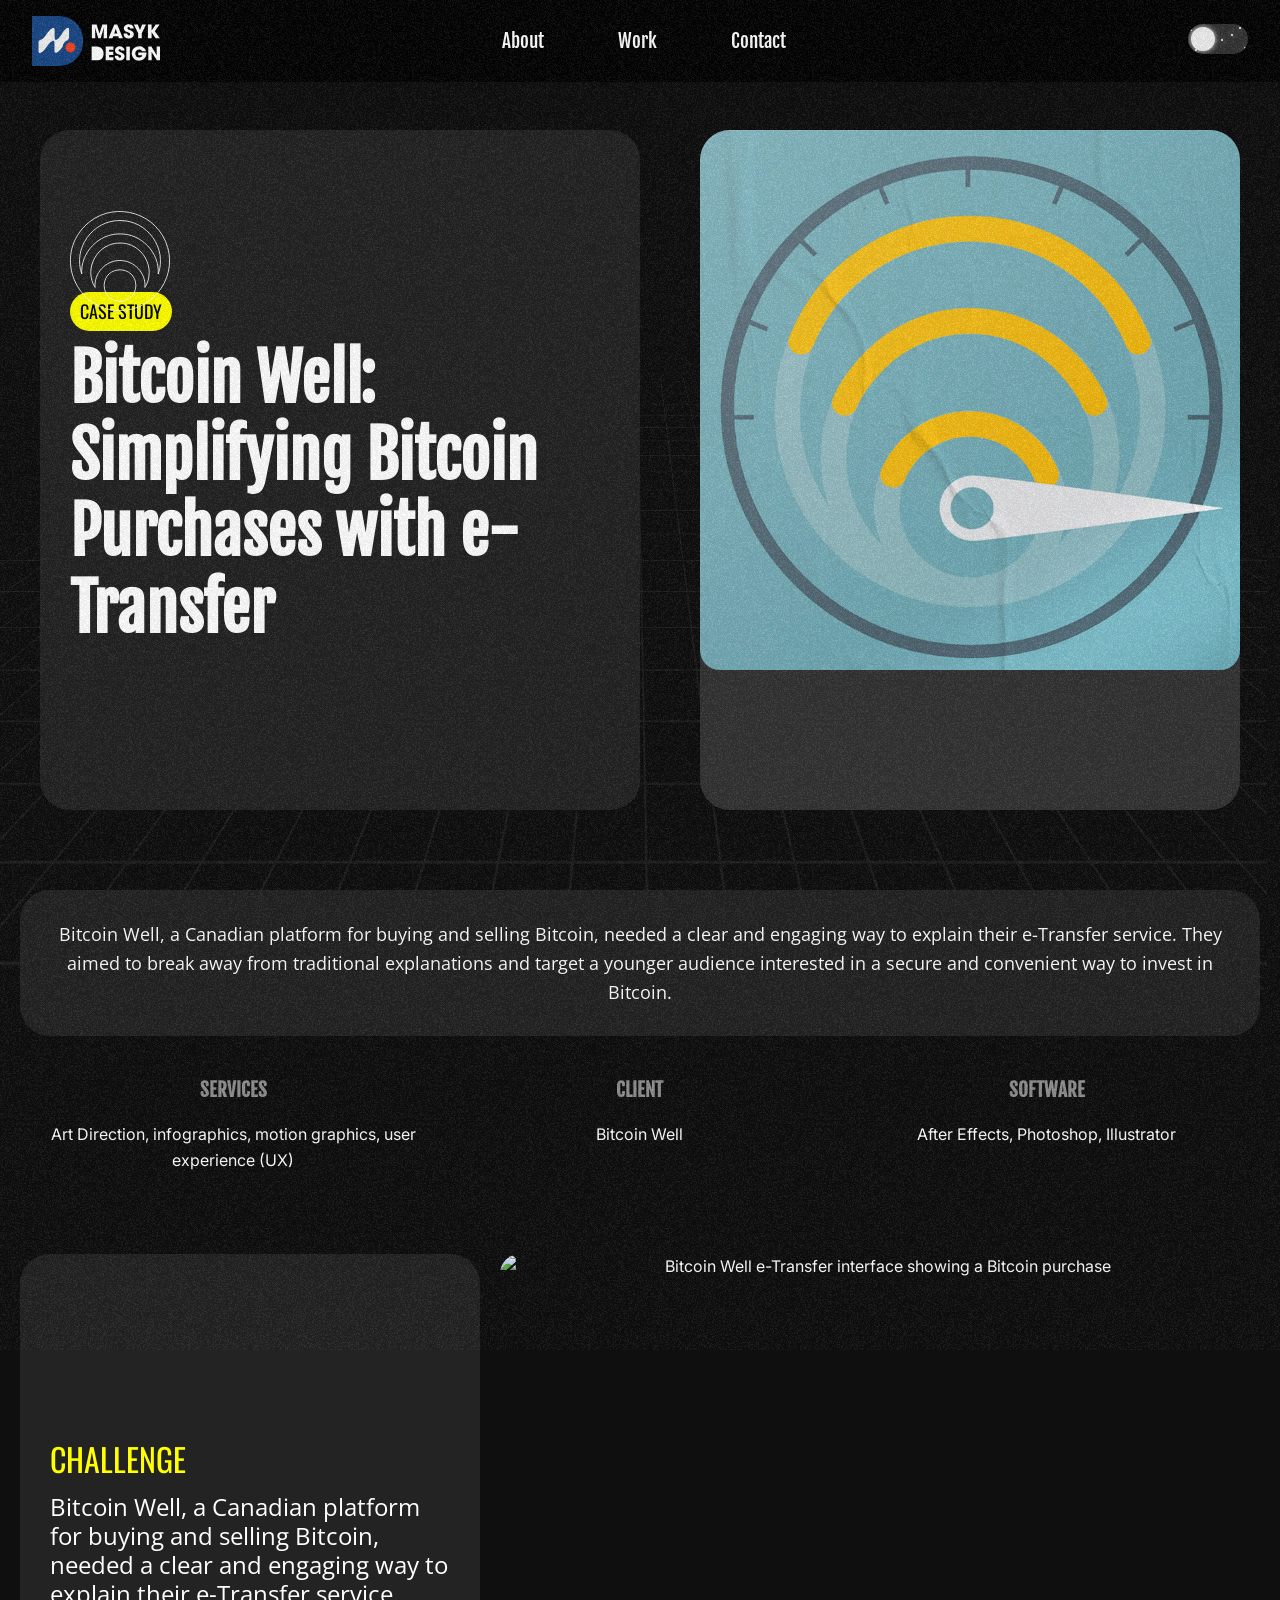
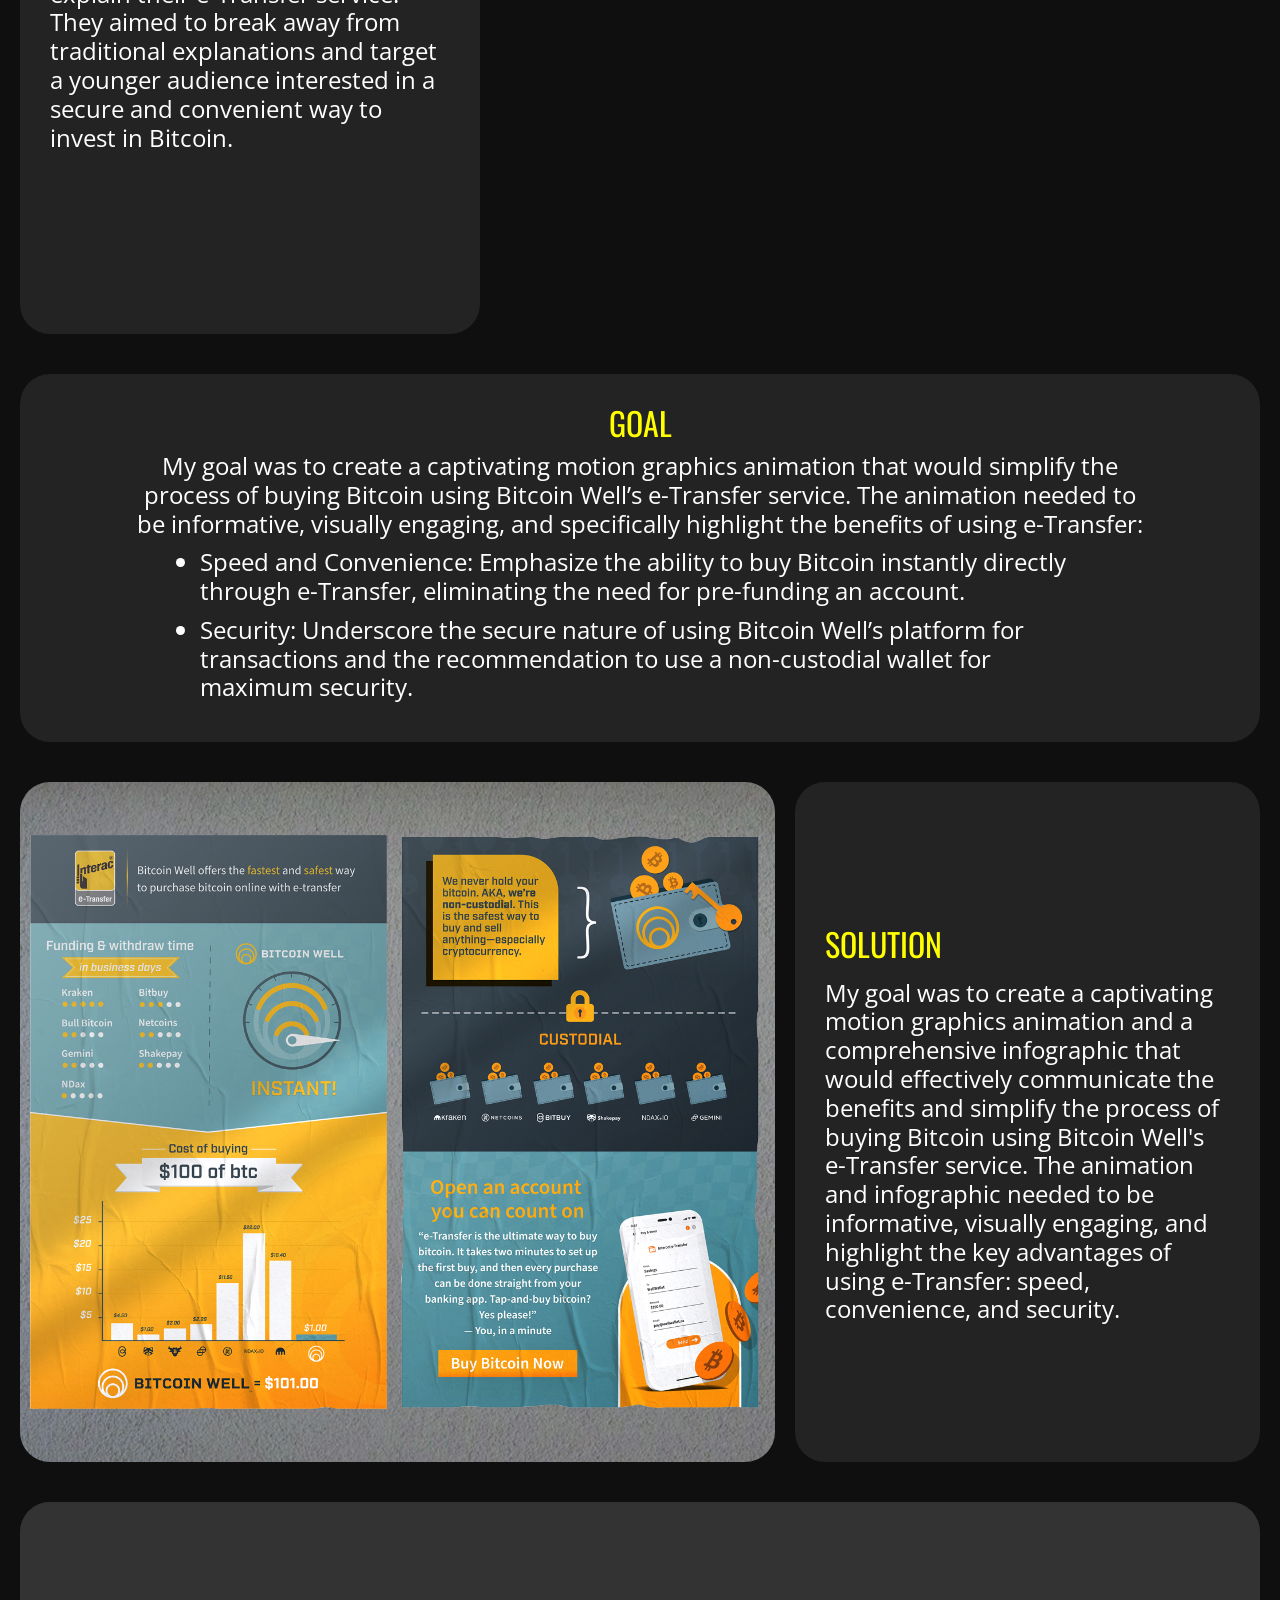
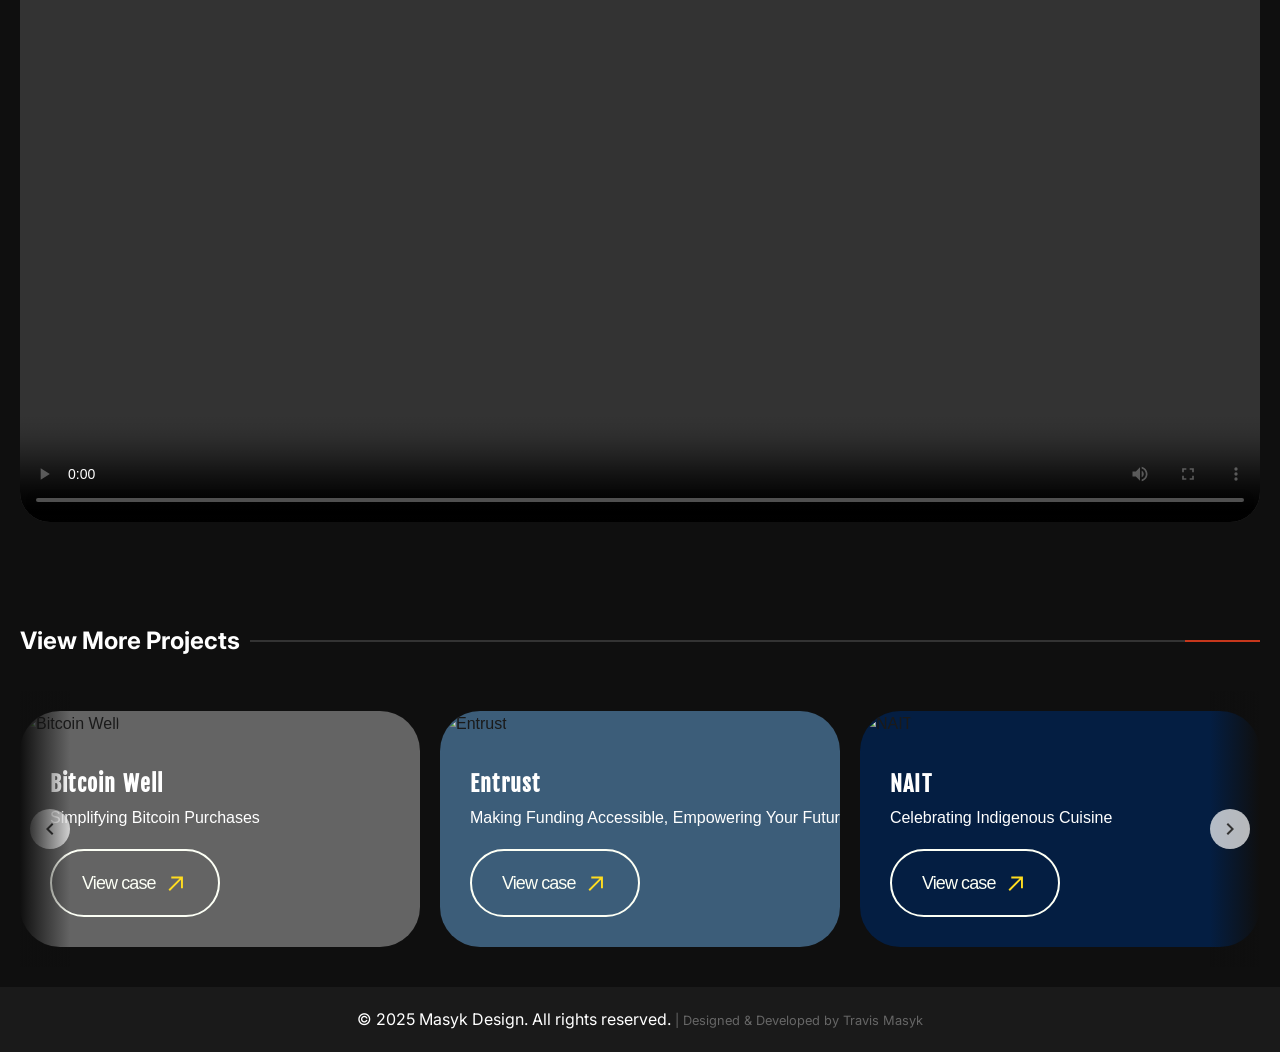
==== BTCW.html @ 2fb42a5a "Initial commit of website files" ====
<!DOCTYPE html>
<html lang="en">
<head>
    <meta charset="UTF-8">
    <meta name="viewport" content="width=device-width, initial-scale=1.0">
    <title>Bitcoin Well - Project Detail</title>
    <meta name="description" content="Detailed case study for the Bitcoin Well e-Transfer project.">
    <link rel="stylesheet" href="style.css">
    <link rel="stylesheet" href="https://fonts.googleapis.com/css2?family=Fjalla+One&family=Inter:wght@400;700&family=Oswald:wght@400;700&display=swap">
    <link rel="stylesheet" href="https://cdnjs.cloudflare.com/ajax/libs/font-awesome/6.0.0/css/all.min.css">
    <link rel="icon" type="image/png" href="images/svg/Favicon/favicon.png" sizes="96x96" />
    <link rel="icon" type="image/svg+xml" href="images/svg/Favicon/favicon.svg" />
    <link rel="shortcut icon" href="images/svg/Favicon/favicon.ico" />
    <link rel="apple-touch-icon" sizes="180x180" href="/apple-touch-icon.png" />
    <link rel="manifest" href="/site.webmanifest" />
    <link rel="preconnect" href="https://fonts.googleapis.com">
    <link rel="preconnect" href="https://fonts.gstatic.com" crossorigin>
    <link href="https://fonts.googleapis.com/css2?family=Open+Sans:wght@400;700&display=swap" rel="stylesheet">
    <script src="projects.js" defer></script>
    <script src="script.js" defer></script>
</head>
<body>
    <div id="custom-cursor"></div>

    <header>
        <a href="./index.html" class="logo">
            <img src="Images/SVG/SVG/Masyk_Logo.svg" alt="Masyk Design" class="logo-svg" aria-label="Your Name Logo - Home">
        </a>
        <nav>
            <ul class="nav-items">
                                            <li><a href="index.html#about">About</a></li>
                <li><a href="index.html#portfolio">Work</a></li>
                <li><a href="index.html#contact">Contact</a></li>
            </ul>
        </nav>
        <div class="theme-toggle-container">
            <label class="theme-switch" for="checkbox">
                <input type="checkbox" id="checkbox" />
                <div class="slider round">
                    <div class="stars-container">
                        <div class="star"></div>
                        <div class="star star-2"></div>
                        <div class="star star-3"></div>
                        <div class="star star-4"></div>
                        <div class="star star-5"></div>
                        <div class="star star-6"></div>
                        <div class="star star-7"></div>
                        <div class="star star-8"></div>
                    </div>
                    <div class="toggle-icon sun"></div>
                    <div class="toggle-icon moon"></div>
                    <div class="cloud"></div>
                </div>
            </label>
        </div>
        <div class="menu-toggle">
            <div class="hamburger-container">
                <span class="bar burger-top"></span>
                <span class="bar burger-middle"></span>
                <span class="bar burger-bottom"></span>
            </div>
        </div>
      
    </header>

    <main>
        <section id="project-detail">

            <section class="project-hero-section">
                <div class="project-hero-left">
                    <svg id="Layer_1" data-name="Layer 1" xmlns="http://www.w3.org/2000/svg" viewBox="0 0 594.62 593.86">
                     
                        <path class="cls-1" d="M568.54,182.04C489.45-9.14,233.89-59.26,88.75,88.4c-184.63,185.23-53.21,502.53,208.33,502.95,208.8,1.78,354.14-217.76,271.46-409.31Z" />
                        <path class="cls-1" d="M202.99,442.74c3.27-124.37,185.39-124.35,188.64,0-3.27,124.37-185.39,124.35-188.64,0Z" />
                        <path class="cls-1" d="M445.5,453.9c8.16-83.66-64.12-161.68-148.2-159.76-84.06-1.92-156.36,76.1-148.19,159.76-70.86-112.77,14.64-265.75,148.2-263.84,133.54-1.92,219.07,151.11,148.19,263.84Z" />
                        <path class="cls-1" d="M524.84,374.35c8.1-127.01-100.27-240.68-227.54-238.58-127.24-2.11-235.65,111.58-227.53,238.58C15.96,220.59,134.24,54.88,297.31,56.39c163.05-1.53,281.37,164.26,227.53,317.96Z" />
                      </svg>
                    <span class="project-hero-label-box">Case Study</span>
                    <h1>Bitcoin Well: Simplifying Bitcoin Purchases with e-Transfer</h1>
                </div>
                <div class="project-hero-right">
                    <img src="Images/BitcoinWell/BTCW_Header.png" alt="Bitcoin Well e-Transfer interface showing a Bitcoin purchase" loading="lazy">
                </div>
            </section>
            

            <section class="project-intro">
                <p>
                 Bitcoin Well, a Canadian platform for buying and selling Bitcoin, needed a clear and engaging way to explain their e-Transfer service. They aimed to break away from traditional explanations and target a younger audience interested in a secure and convenient way to invest in Bitcoin.</p>
            </section>

            <section class="project-details-grid">
                <div>
                    <h3 class="detail-title">Services</h3>
                    <p>Art Direction, infographics, motion graphics, user experience (UX)</p>
                </div>
                <div>
                    <h3 class="detail-title">Client</h3>
                    <p>Bitcoin Well</p>
                </div>
            
                <div>
                    <h3 class="detail-title">Software</h3>
                    <p>After Effects, Photoshop, Illustrator</p>
                </div>
            </section>


            <section class="challenge-project">
                <div class="challenge-project-left">
                    <span class="challenge-project-label-box">Challenge</span>
                    <p>Bitcoin Well, a Canadian platform for buying and selling Bitcoin, needed a clear and engaging way to explain their e-Transfer service. They aimed to break away from traditional explanations and target a younger audience interested in a secure and convenient way to invest in Bitcoin.</p>
                </div>
                <div class="challenge-project-right">
                    <img src="https://i0.wp.com/www.masykdesign.com/wp-content/uploads/2023/10/btcwlandscape.gif?fit=600%2C1067&ssl=1" alt="Bitcoin Well e-Transfer interface showing a Bitcoin purchase" loading="lazy">
                </div>
            </section>

            <section class="project-goal">
                <span class="project-goal-title">GOAL</span>
                <p>
                  My goal was to create a captivating motion graphics animation that would simplify the process of buying Bitcoin using Bitcoin Well’s e-Transfer service. The animation needed to be informative, visually engaging, and specifically highlight the benefits of using e-Transfer:
                </p>
                <ul> <li> Speed and Convenience: Emphasize the ability to buy Bitcoin instantly directly through e-Transfer, eliminating the need for pre-funding an account. </li>
                  <li> Security: Underscore the secure nature of using Bitcoin Well’s platform for transactions and the recommendation to use a non-custodial wallet for maximum security. </li>
                </ul>
              </section>
            
     
            <section class="solution-project">
                <div class="solution-project-left">
                    <img src="Images/BitcoinWell/poster_01-1.png" alt="BTCW infographic">
                    <div class="overlay"></div> <img src="Images/BitcoinWell/poster_02.png" alt="BTCW infographic">
                    <div class="overlay"></div>
                </div>
                <div class="solution-project-right">
                    <span class="solution-project-title">Solution</span>
                    <p>My goal was to create a captivating motion graphics animation and a comprehensive infographic that would effectively communicate the benefits and simplify the process of buying Bitcoin using Bitcoin Well's e-Transfer service. 
                        The animation and infographic needed to be informative, visually engaging, and highlight the key advantages of using e-Transfer: speed, convenience, and security.</p>
                </div>
            </section>

            <section class="project-video"> <span class="project-video-title"></span>
                <video width="100%" controls>
                  <source src="Images/BitcoinWell/e-transfer_how_to_concept_v2.mp4" type="video/mp4">
                  Your browser does not support the video tag.
                </video>
              </section>
            
        

              <div class="about-title-container">
                <h2>View More Projects</h2>
                <div class="horizontal-line"></div>
            </div>
            
    
        
    
    
            <section id="portfolio-carousel">
                <div class="carousel-nav carousel-nav-left">
                    <svg xmlns="http://www.w3.org/2000/svg" viewBox="0 0 24 24"><path d="M15.41 7.41L10.83 12l4.58 4.59L14 18l-6-6 6-6 1.41 1.41z"/></svg>
                </div>
                <div class="portfolio-carousel-container" id="portfolio-carousel-container"></div>
                <div class="carousel-nav carousel-nav-right">
                    <svg xmlns="http://www.w3.org/2000/svg" viewBox="0 0 24 24"><path d="M8.59 16.59L13.17 12 8.59 7.41 10 6l6 6-6 6-1.41-1.41z"/></svg>
                </div>
            </section>
    
           
            
       
            
        </section>


        <div class="bg-grid-line2"> 
            <div class="bg-line2"></div> 
        </div> 

    </main>

    <footer>
       
        <p>&copy; 2025 Masyk Design. All rights reserved. <span style="color: #666; font-size: 0.8em;">| Designed &amp; Developed by <a href="./index.html" style="color: inherit; text-decoration: none;">Travis Masyk</a></span></p>
</footer>
</body>
</html>
---- style.css ----
body {
  font-family: 'Open Sans', sans-serif; 
    margin: 0;
    padding: 0;
    background-color: #0f0f0f;
    color: #fff;
    display: flex;
    flex-direction: column;
    min-height: 100vh;
    align-items: stretch; /* Make children stretch to full width */
}

#custom-cursor {
    position: fixed;
    top: 0;
    left: 0;
    width: 48px;
    height: 48px;
    border: 2px solid #EF4523; /* Use the hex color here */
    border-radius: 50%;
    background-color: transparent;
    pointer-events: none;
    z-index: 9999;
    transition: transform 0.1s ease;
    mix-blend-mode: difference;
    position: fixed;
    opacity: 0; /* Hide initially */
    transition: opacity 0.2s ease-in-out;
}

/*  Class for the solid state */
#custom-cursor.solid {
    background-color: #EF4523; /*  Solid red */
    mix-blend-mode: difference; /* Remove mix blend mode */
    border: none;
    z-index: 9999;
    transition: transform 0.1s ease;
    cursor: pointer;



}




/*  Apply to common clickable elements */
a, button, input[type="submit"], input[type="button"], input[type="radio"], input[type="checkbox"], label, select, summary, [role="button"], [tabindex] {
  cursor: none; /*Important: Hide default cursor on these elements*/
}

/* --- Header and Navigation --- */
.bg-grid-line {
    width: 99%;
    height: 900px;
    overflow: hidden;
    position: absolute; 
    bottom: -90px;
    z-index: -1; /* Place the grid behind the content */
 
  overflow: hidden;
  perspective: 450px;
  position: absolute;
}

.bg-line {
    width: 100%;
    height: 100%;
    perspective: 450px; 
    transform: rotateX(50deg);
    opacity:.07;
    overflow: hidden;
}.bg-line::before {
    content: '';
    position: absolute;
    width: 100%;
    height: 200%;
    background-image: linear-gradient(to right,#fff 1px,transparent 0),linear-gradient(to bottom,#fff 1px,transparent 0);
    background-size: 40px 40px;
    background-repeat: repeat;
    animation: playline1 35s linear infinite;
}

@keyframes playline1 {
    0% { transform: translateY(0); }
    100% { transform: translateY(-50%); }
}


/* --- Header and Navigation --- */
/* --- Basic Reset (You can use Modern Normalize or your preferred reset) --- */
*, *::before, *::after {
    box-sizing: border-box;
    margin: 0;
    padding: 0;
}

body {
    font-family: 'Inter', sans-serif; /* Or your chosen font */
    line-height: 1.6;
    background-color: #0f0f0f; /* Your background color */
    color: #fff; /* Your text color */
    
}

/* --- Header Styles --- */
/* --- Header Styles (adjustments for SVG logo) --- */
header {
    position: fixed;
    top: 0;
    left: 0;
    width: 100%;
    background-color: rgba(0, 0, 0, 0.7); /* Semi-transparent background */
    backdrop-filter: blur(10px); /* Add blur effect */    padding: 1rem 2rem;
    display: flex;
    justify-content: space-between;
    align-items: center;
    z-index: 100;
    transition: background-color 0.3s ease;
    
}

header.scrolled {
    background-color: rgba(0, 0, 0, 0.9);
}
.logo {
    display: flex; /* Use flexbox for vertical centering */
    align-items: center;
    text-decoration: none; /* Remove underline */
}

.logo-svg {
    width: clamp(8rem, 6vw, 4rem); /* Control size responsively */
    height: auto;  /* Maintain aspect ratio */
}

/* Optional: Hover effect (limited with <img> tag) */
.logo:hover .logo-svg {
    transform: scale(1.05); /* Slight scale on hover */
    transition: transform 0.3s ease;
}

/* (Rest of your header/nav CSS) */



nav {
    display: flex;
    align-items: center;
    /* padding: 1rem 2rem; */ /* Remove padding from nav if you added it here */
    width: 100%; /* Ensure nav takes full width */
    justify-content: space-between; /* Distribute space evenly */
}

nav ul {
    list-style: none;
    padding: 0;
    margin: 0;
    display: flex;
    justify-content: center; /* Center the ul content */
    align-items: center;
    width: 100%; /* Ensure ul takes full width */
    margin-left: -30px;

}

nav ul li {
    margin: 0 1.5rem; /* Use margin on li for spacing */
}

nav a {
    color: var(--nav-link-color);
    text-decoration: none;
    font-family: 'Fjalla One', sans-serif;
    padding: 0.5rem 0.8rem;
    display: inline-block;
    position: relative;
    transition: color 0.3s ease;
    font-size: clamp(0.8rem, 1.5vw, 1.5rem);
}

nav a::before {
    content: '';
    position: absolute;
    bottom: 0;
    left: 0;
    width: 0;
    height: 2px;
    background-color: var(--nav-link-hover-color);
    transition: width 0.3s ease;
}

nav a:hover::before,
nav a.active::before {
    width: 100%;
}

nav a.active {
    color: var(--nav-link-active-color);
    font-weight: bold;
}

/* --- Mobile Menu (Hamburger) --- */
.menu-toggle {
    display: none;
    cursor: pointer;
    z-index: 101;
    position: relative;
    width: 36px; /* Increased size */
    height: 28px; /* Increased size */
}

.hamburger-container {
    position: absolute;
    top: 50%; /* Center vertically */
    left: 50%;
    transform: translate(-50%, -50%); /* Center perfectly */
    width: 24px; /* Adjust container size */
    height: 20px; /* Adjust container size */
    overflow: hidden;
}

.menu-toggle span {
    display: block;
    width: 100%;
    height: 3px; /* Adjust thickness */
    background-color: white;
    transition: transform 0.3s ease, opacity 0.3s ease;
    position: absolute;
    left: 0;
    border-radius: 4px; /* More rounded */
}



nav.open a { /* Assuming you add an 'open' class to your nav when the menu is active */
    font-size: 1.5rem; /* Adjust this value as needed */
    /* Add other styles as desired, like color, padding, etc. */
  }
  
  /* If you have a different way of showing the menu, adjust the selector accordingly */

/* Position the bars */
.burger-top {
    top: 0;
}

.burger-middle {
    top: 50%;
    transform: translateY(-50%); /* Center the middle bar */
}

.burger-bottom {
    bottom: 0;
}

/* Hamburger to X */
.menu-toggle.open .hamburger-container .burger-top {
    transform: translateY(8px) rotate(45deg); /* Adjust Y translation */
}

.menu-toggle.open .hamburger-container .burger-bottom {
    transform: translateY(-8px) rotate(-45deg); /* Adjust Y translation */
}

.menu-toggle.open .hamburger-container .burger-middle {
    opacity: 0; /* Hide the middle bar */
}

/* --- Mobile Styles (Media Query) --- */
@media (max-width: 768px) {
    header {
        padding: 1rem;
    }

    .menu-toggle {
        display: block;
    }

    nav {
        position: absolute;
        top: 100%;
        left: 0;
        width: 100%;
        background-color: rgba(0, 0, 0, 0.95);
        display: none;
    }

    nav.open {
        display: block;
    }

    nav ul {
        flex-direction: column;
        align-items: center;
        padding: 1rem 0;
    }

    nav ul li {
        margin: 0.6rem 0;
    }

    nav a {
        padding: 0.7rem 1rem;
        display: block;
        width: 100%;
        text-align: center;
    }

    nav a::before {
        display: none;
    }
}




/* --- Main Content ---*/
/* Add some basic styles to make sections visible */

/* --- Main and Footer --- */
main {
    flex-grow: 1; /* Fill available space */
    /* Add other styles for your main content here */
    padding-top: 70px; /* Adjust the value as needed */
}

footer {
    text-align: center;
    padding: 20px;
    background-color: #1a1a1a; /* Slightly lighter background */
    /* Add other styles for your footer here */
}

/* --- Main Content Area --- */
main {
    padding-top: 5px; /* Adjust based on header height */
    flex-grow: 1;
    padding-top: 70px; /* Adjust this value to match your header's height + a little extra */
    flex-grow: 1;
}


/* --- Hero Section --- */

#hero {
    position: relative;  /* Needed for absolute positioning of image and text */
    width: 100%;
    height: 100v;       /* Full viewport height */
    display: flex;
    flex-direction: column;
    justify-content: center; /* Center content vertically */
    align-items: center;     /* Center content horizontally */
    overflow: visible;    /* Hide overflowing content (for the image) */
    background-color: var(--hero-bg-color);	 
    padding: 20px;
	 box-sizing: border-box;
     padding-top: 120px;     
}
/* Overlay for noise - CHANGED */
#hero::before {
    pointer-events: none; /* Add this line */
    content: '';
    position: fixed;
    top: -50%;
    left: -50%;
    right: -50%;
    bottom: -50%;
    width: 200%;
    height: 200vh;
    background: transparent url('Images/Textures/noise-transparent.png') repeat 0 0;
    background-repeat: repeat;
    animation: bg-animation .2s infinite;
    opacity: 1;
    visibility: visible;
    z-index: 999;
}
/*  Animation Keyframes - MUCH simpler movement */
@keyframes bg-animation {
    0% { transform: translate(0,0) }
    10% { transform: translate(-5%,-5%) }
    20% { transform: translate(-10%,5%) }
    30% { transform: translate(5%,-10%) }
    40% { transform: translate(-5%,15%) }
    50% { transform: translate(-10%,5%) }
    60% { transform: translate(15%,0) }
    70% { transform: translate(0,10%) }
    80% { transform: translate(-15%,0) }
    90% { transform: translate(10%,5%) }
    100% { transform: translate(5%,0) }
}


.hero-text {
    text-align: center;
    z-index: 2; /*  Above the image */
    position: relative; /*  Needed for z-index to work */
}


.hero-subtitle{
    font-size: 10vw;
    color: #a9a9a9;
   position: relative;
   z-index: 2;
   margin-top: 1.5em;
}

.hero-image-container {
    position: absolute; /* Absolute positioning for mouse follow */
    top: 0;
    left: 0;
    width: 100%;
    height: 100%;
    z-index: 1;  /*  Below the text */
     /*  We *keep* pointer-events on the container for the mouse-follow effect */
}


.hero-image-container-404 {
    position: absolute; /* Absolute positioning for mouse follow */
    top: 400px;
    left: 0;
    width: 100%;
    height: 100%;
    z-index: 1;  /*  Below the text */
     /*  We *keep* pointer-events on the container for the mouse-follow effect */
}



.hero-text h1 {
    font-size: clamp(8vw, 15em, 20em); /* Adjust values as needed */  
    font-family: 'Oswald', sans-serif;  /* Use Oswald */    margin: 0;
    line-height: 1;
    color: var(--highlight-text-color);     
    max-width: 100%;
    display: inline-block;
    transition: transform 0.3s ease, opacity 0.3s ease;  /*  Slide and fade */
    mix-blend-mode: screen;
}
.hero-text h1:hover {
    font-weight: 900; /* Bold on hover */
    transition: transform 0.3s ease, opacity 0.3s ease;  /*  Slide and fade */
    mix-blend-mode: screen;

}


.letter {
    display: inline-block;
    transition: transform 01s ease; /*  Short transition for responsiveness */
    transition: transform 0.3s ease, opacity 0.3s ease;  /*  Slide and fade */
    mix-blend-mode: screen;

}
@media (max-width: 768px) { /*  Example breakpoint */
    .hero-text h1 {
        font-size: 16vw; /*  Increase scaling for smaller screens */
    }
}







.hero-subtitle{
    font-size: 1.3em;
    color: #a9a9a9;
   position: relative;
   z-index: 2;
   margin-top: .5em;
}


.framer-PVQlM .framer-expajc {
  align-content: center;
  align-items: center;
  display: flex;
  flex: none;
  flex-direction: column;
  flex-wrap: nowrap;
  gap: 10px;
  height: 34px;
  justify-content: center;
  overflow: hidden;
  padding: 0;
  position: relative;
  width: 3px;
}
.hero-image {
    width: 100%; /* Adjust as needed */
    height: auto;
    max-width: 900px; /* Limit maximum size */
    max-height: 600px;
    border-radius: %;
    object-fit: fit;
    position: absolute;
    top: 44%;
    left: 50%;
    transform: translate(-50%, -50%);
    animation: float-xy 92s ease-in-out infinite; /* Longer duration */
    color: #a9a9a9;
}

.hero-image-404 {
    width: 100%; /* Adjust as needed */
    height: auto;
    max-width: 1200px; /* Limit maximum size */
    max-height: 1200px;
    border-radius: %;
    object-fit: fit;
    position: absolute;
    top: 420px;
    left: 50%;
    transform: translate(-50%, -50%);
    animation: float-xy 92s ease-in-out infinite; /* Longer duration */
    color: #a9a9a9;
}


@keyframes float-xy {
    0% {
        transform: translate(-50%, -50%);
    }
    25% {
        transform: translate(-60%, -60%); /* Move up and left */
    }
    50% {
        transform: translate(-40%, -40%); /* Move down and right */
    }
    75% {
        transform: translate(-60%, -40%); /*Move down and left*/
    }
    100% {
        transform: translate(-50%, -50%);
    }
}

.tagline {
    font-size: 1.2em;
    z-index: 3; /* Keep the z-index, in case you need it later */
    text-align: center; /* Center the text horizontally within its container */
    width: 100%; /* Make the tagline container full-width */
    margin-top: .2em; /* Add some space above the tagline. Adjust as needed */
}

/* --- Marquee Section --- */


/* --- Marquee Styles --- */
.marquee-container { /* NEW - the wrapper */
    overflow: hidden; /*  This is the key to clipping the overflow */
    background-color: var(--marquee-bg-color);
        padding: 30px 0;
    margin-top: 7.5em;
    position: relative;
    padding-left: 1rem; /* Adjust as needed */
    padding-right: 1rem; /* Adjust as needed */
}

.marquee {
    white-space: nowrap; /*  Keep this to prevent wrapping */
    position: relative; /* Add to keep the marquee centered */
    
}

.marquee-track {
    display: inline-block; /*  Important:  Allows the width to be set dynamically */
    white-space: nowrap;
    will-change: transform;
    /* No animation defined here anymore */
}

.marquee-content {
    
    font-size: 2em;
    font-weight: bold;
    font-family: 'Oswald', sans-serif;
    color: var(--marquee-text-color); /* Using the variable */
        display: inline-block; /*  Important */
}

.marquee-content i {
    margin: 0 5px; /* Adjust spacing as needed */
    color: var(--marquee-icon-color); /* Using the variable */
        vertical-align: middle;
}


/* NEW: Pseudo-element to create the extra 5% on each side */
.marquee-container::before {
    content: "";
    position: absolute;
    top: 0;
    left: -5%; /* Extend 5% to the left */
    width: 110%; /* 100% + 5% (left) + 5% (right) = 110% */
    height: 100%;
    z-index: -1; /* Place it behind the content */
    pointer-events: none; /* Make it non-interactive */
}
/* ... (rest of your existing CSS) ... */


/* --- Portfolio Section --- */


.project-link.fittra-london .project-title {
    background-color: projects.find(p => p.class === 'fittra-london').color;
}

#portfolio {
    padding: 80px 20px; /* Increased padding for better visual spacing */
    box-sizing: border-box;
    width: 100%;
    position: relative; /* To position the grid */
    scroll-margin-top: 70px; /* Height of your fixed header, adjust as needed */
    justify-content: center;
    display: flex;
}
    
 /* style.css */

/* General styles for the grid container */
.grid-container {
    display: grid;
    grid-template-columns: 1fr 1fr 1fr; /* Three equal-width columns */    
    gap: 30px;
    margin-bottom: 60px;
    justify-content: center;
    max-width: 90%;
}

/* General styles for each project link */
.project-link {
    border-radius: 40px;
    overflow: hidden;
    text-decoration: none;
    color: rgb(26, 26, 26); /* Default color, can be overridden */
    font-family: 'HelveticaNeueCyr Roman', sans-serif;
    transition: transform 0.3s ease; /* Add a smooth transition for hover effects */
    
}
.project-link:hover{
    transform: scale(1.02);
}

/* Styles for the image container within each link */
.project-link > div:first-child { /* Selects the first div child */
    overflow: hidden;
    border-radius: 40px;
}

/* Styles for the images */
.project-link img {
    width: 100%;
    object-fit: cover;
    border-radius: 40px;
    transition: scale 0.42s cubic-bezier(0.28, 0.11, 0.32, 1);
    user-select: none; /* Prevents accidental text selection */
}
.project-link {
    transition: transform 0.3s ease; /* Add this line */
}

.project-link:hover {
    transform: scale(1.02); /* Slightly enlarge on hover */
}


/* Styles for project content area (title, description, button) */
.project-content {
    padding: 30px;
    color: rgb(255, 255, 255);
}

.project-title {
    font-size: 30px;
    letter-spacing: 1.2px;
    margin-bottom: 10px;
}

.project-description {
    font-size: 16px;
    line-height: 1.36; /*  (13.6 / 16 = 0.85), then *16 */
}

/* Styles for the "view case" button */
.view-case-button {
    color: rgb(255, 255, 255);
    margin-top: 20px;
    padding: 20px 30px;
    font-family: 'HelveticaNeueCyr Roman', sans-serif;
    font-weight: 400;
    cursor: pointer;
    display: flex;
    align-items: center;
    justify-content: center;
    gap: 8px;
    position: relative;
    font-size: 18px;
    line-height: 1.15;  /*(20.7 / 18 )*/
    letter-spacing: -0.9px;
    transition: scale 0.42s cubic-bezier(0.28, 0.11, 0.32, 1);
    border: none; /* Remove default button border */
    background: transparent; /* Remove default button background */
    background-color: transparent; /* Make the button background transparent */
    border: 2px solid #fcfff5; /* Add a border to create the stroke effect */
    color: #fcfff5; /* Set the initial text color */
    transition: background-color 0.3s ease, color 0.3s ease; /* Add a transition for smooth hover effect */
    border-radius: 80px; /* Add this line */
}.view-case-button:hover {
    background-color: #fcfff5; /* Fill the button background on hover */
    color: white; /* Change the text color on hover */
    color: rgb(10, 10, 10); 
}


.view-case-button span {
    position: relative;
    z-index: 3;
    transition: color 0.62s cubic-bezier(0.28, 0.11, 0.32, 1);
}

.view-case-button svg {
    width: 1.5rem;
    height: 24px;
    rotate: -135deg;
    fill: rgb(255, 255, 255);
    position: relative;
    z-index: 3;  transition: transform 0.3s ease; 
}.view-case-button:hover svg {
  transform: rotate(45deg) scale(1.2); 
}

.view-case-button path {
    fill: rgb(255, 220, 31);
    transition: transform 0.62s cubic-bezier(0.28, 0.11, 0.32, 1);
}
/*animation path*/
.view-case-button path:nth-child(2) {
    transform: matrix(1, 0, 0, 1, 0, -24);
}

/* Specific background colors for each project (using classes) */
.fittra-london { background: rgb(28, 28, 32); }
.duna-estate { background: rgb(173, 158, 144); }
.aerated-concrete { background: rgb(51, 51, 51); }
.iii-assault-brigade { background: rgb(62, 68, 63); }
.BTCW { background: rgb(10, 11, 54); }
.TRULIOO { background: rgb(80, 155, 191); }
.NAIT { background: rgb(59, 60, 61); }
.hirecode { background: rgb(255, 56, 41); }
.BsTCW{ background: rgb(255, 56, 41); }
.poop-estate { background: rgb(255, 123, 0); }
/* Add more specific styles as needed */

  



/* Add the hover effect for the border */
.project-box:hover {
    padding: 5px; /* Reduce padding on hover */
}

.project-box:hover > .project-image-container {
    filter: grayscale(0%);
    height: calc(100% - 120px);
    
}

.project-box:hover > .project-image-container > .project-image {
    transform: scale(1);
}

.project-box:hover > .project-info > .project-info-container {
    transform: translateY(0);
    opacity: 1;
}
.project-image-container {
    position: relative;
    width: 100%;
    height: 100%;
    overflow: hidden;
    filter: grayscale(100%);
    transition: filter 0.4s ease, height 0.4s ease;
    border-radius: 8px;
}


.project-image {
    position: absolute;
    top: 0;
    left: 0;
    width: 100%;
    height: 100%;
    object-fit: cover;
    display: block;
    transition: transform 0.4s ease;
    border-radius: 8px; /* Apply border-radius to the image itself */
}

   .project-info {
        position: relative; /* Absolute positioning */
        bottom: 0;
        left: 0;
        width: 100%;
        padding: 25px;
        box-sizing: border-box;
        color: white;
        text-align: left;
        background-color: black; /* Solid black background */
        overflow: hidden;
    }


.text-container {
    margin-bottom: 0;
    flex: 1;
    margin-right: 15px;
}

.project-title {
    margin: 0 0 5px 0;
    font-size: 1.4em;
    font-weight: bold;
    opacity: 100;
    transition: transform 0.4s ease, opacity 0.4s ease;
    color: white;
	font-family: 'Fjalla One', sans-serif;
}

.company-name {
    margin: 0;
    font-size: 1em;
}

.view-project-button {
    display: inline-block;
    padding: 10px 15px;
    background-color: #007bff;
    color: #fff;
    text-decoration: none;
    border-radius: 5px;
    font-size: 1em;
    transition: background-color 0.3s ease;
    border: none;
    white-space: nowrap; }


    margin: 0 0 5px 0;
    font-size: 1.2em;
    font-weight: bold;




    @media (max-width: 1200px) { 
        .grid-container {
              grid-template-columns: repeat(2, 1fr); /* Two columns on medium screens */
          }
      }
      
      @media (max-width: 768px) {
        .grid-container {
              grid-template-columns: repeat(2, 1fr); /* Two columns on tablets */
          }
      
        .project-title {
              font-size: 24px; 
          }
      
        .project-description {
              font-size: 14px; 
          }
      
        .view-case-button {
              font-size: 16px; 
          }
      }
      
      @media (max-width: 480px) {
        .grid-container {
              grid-template-columns: repeat(1, 1fr); /* Single column on smaller screens */
          }
      }
      



    
/* --- About Section --- */

#about {
    padding: 55px 20px;
    background-color: var(--about-bg-color);    width: 100%;
    box-sizing: border-box;
}

.about-container {
    padding-top: 20px; /* Adjust based on header height */

    max-width: 1200px;
    margin: 0 auto;
}

.about-text {
    display: flex;
    flex-direction: column;
}

.about-title-container {
    display: flex;
    align-items: center;
    gap: 10px;
    margin-bottom: 30px;
    width: 100%;
    cursor: pointer;
    margin-top: 100px;
}

.about-text-left img {
    width: 10px;
}


/* Existing styles for .about-text h2 */
.about-text h2 {
    font-size: 2.5em;
    margin: 0;
    font-family: 'Fjalla One', sans-serif;
    color: var(--highlight-text-color);
        flex-shrink: 0;
    position: relative; /*  Important for absolute positioning */
    z-index: 2;      /* Place the text ABOVE the circle */
    transition: color 0.3s ease; /* Existing transition for color change */
}

/* Styles for the circle (::before pseudo-element) */
/*.about-text h2::before {
    content: '';
    position: absolute;
    top: 50%;
    left: -0.25em;  /*  Keep your adjusted 'left' value */
    transform: translateY(-50%);
    width: 1.5em;  /*  Initial size 
    height: 1.5em; /*  Initial size
    background-color: #EF4523; /* Orange color */
    border-radius: 50%;
    z-index: -1;
    transition: transform 0.3s ease; /*  Add transition for transform 
}*/

/*  Hover styles:  Scale up the circle */
.about-title-container:hover .about-text h2::before {
    transform: translateY(-50%) scale(1.5); /*  Scale up by 50% */
     /*  Keep translateY(-50%) for vertical centering */
}
.about-title-container:hover h2{
    color: #ddd; /*maintain hover effect*/
}


.about-title-container:hover h2 {
    color: var(--highlight-text-color);
}

.horizontal-line {
    flex-grow: 1;
    height: 2px;        /*  Line height */
    background-color: transparent; /* No background on main element */
    position: relative;   /*  For pseudo-element positioning */
    overflow: visible;    /*  Allow arrow to overflow */
}

/* Thin Dark Gray Line (::before) */
.horizontal-line::before {
    content: '';
    position: absolute;
    top: 50%;
    left: 0;
    width: 100%;
    height: 2px;
    background-color: #333; /* Dark gray */
    transform: translateY(-50%);
    transition: width 0.3s ease;
    z-index: 1;
}

/* Thick Yellow Segment (::after) */
.horizontal-line::after {
    content: '';
    position: absolute;
    top: 0;          /* Align to top */
    right: 0;
    width: 75px;     /* Initial width */
    height: 100%;     /* Fill container height */
    background-color: #c7371c; /* Yellow */
    transition: transform 0.3s ease, opacity 0.3s ease;  /*  Slide and fade */
    transform-origin: right center;  /*  Slide from the right */
    z-index: 2;
    
    ;
}


.about-title-container::before{
	top: 0; /*correct positioning*/
}

.about-title-container::after{
	top: calc(100% - 2px);/*correct positioning*/
}
/* --- Hover Styles --- */

/* Shrink Dark Gray Line */
.about-title-container:hover .horizontal-line::before {
    width: calc(100% - 106px); /*  Precise shrinking */
    transition: all 0.3s cubic-bezier(0.25, 0.1, 0.25, 1); /* Smooth transitions */

}

/* Slide and Hide Thick Yellow Segment */
.about-title-container:hover .horizontal-line::after {
    width: calc(100% - 450px); /*  Precise shrinking */
    -webkit-font-smoothing: antialiased;
    transition: all 0.3s cubic-bezier(0.25, 0.1, 0.25, 1); /* Smooth transitions */

    opacity: 100;                /* Fade out */
}





/* --- Media Queries and Rest of CSS --- */

/* ... (rest of your CSS - no changes needed) ... */

.about-text-content {
    display: flex;
    justify-content: space-between;
    gap: 80px;
    align-items: flex-start;
}

.about-text-left,
.about-text-right {
      flex: 1;
}

.about-text p {
    margin-bottom: 1em;
    line-height: 1.5;
    font-size: 1.05em;
}

.about-text-left img{
    width:78%;
}

.about-button {
    display: inline-block;
    padding: 10px 20px;
    background-color: #007bff;
    color: #fff;
    text-decoration: none;
    border-radius: 5px;
    margin-top: 2em;
    transition: background-color 0.3s ease;
    border: none;
    cursor: pointer;
}

.about-button:hover,
.about-button:focus {
    background-color: #0056b3;
}

#about .about-text-content {
    display: flex;
    justify-content: center; /* Horizontally center the content */
    align-items: center; /* Vertically center the content (optional) */
    gap: 30px; /* Add some space between the image and text */
}

/* --- Media Queries for About Section --- */

@media (max-width: 768px) {
    .about-text-content {
        flex-direction: column;
        gap: 20px;
    }

    .about-title-container {
        width: 100%;
    }
    .about-title-container::before,  .about-title-container::after{
         transition: all 0.3s cubic-bezier(0.25, 0.1, 0.25, 1);
    }

    .about-text-left,
    .about-text-right {
        width: 100%;
    }
}
.about-text-content {
    display: grid;
    grid-template-columns: 1.5fr 1fr; /* Left column twice as wide as right */
    gap: 40px;
    align-items: start; /* Or center, flex-start, flex-end */
}

@media (max-width: 768px) {
    .about-text-content {
        grid-template-columns: 1fr; /* Single column on smaller screens */
    }

    .about-text-left img{
        width:300px;
    }
}


/* --- Contact Section --- */


.contact-text h2 {
    font-size: 2.5em;
    margin: 0;
    font-family: 'Fjalla One', sans-serif;
    color: var(--highlight-text-color);
    flex-shrink: 0;
    position: relative; /*  Important for absolute positioning */
    z-index: 2;      /* Place the text ABOVE the circle */
    transition: color 0.3s ease; /* Existing transition for color change */
}
#contact {
    padding: 55px 20px;
    background-color: var(--contact-bg-color);    width: 100%;
    box-sizing: border-box;
}

.contact-container {
    padding-top: 10px; /* Adjust based on header height */
    background-color: var(--contact-bg-color);
    max-width: 1200px;
    margin: 0 auto;
}

.contact-text {
    display: flex;
    flex-direction: column;
}

.contact-title-container {
    display: flex;
    align-items: center;
    gap: 10px;
    margin-bottom: 30px;
    width: 100%;
    cursor: pointer;
}






.contact-title-container:hover h2 {
    color: var(--highlight-text-color);
}

.horizontal-line {
    flex-grow: 1;
    height: 2px;        /*  Line height */
    background-color: transparent; /* No background on main element */
    position: relative;   /*  For pseudo-element positioning */
    overflow: visible;    /*  Allow arrow to overflow */
}

/* Thin Dark Gray Line (::before) */
.horizontal-line::before {
    content: '';
    position: absolute;
    top: 50%;
    left: 0;
    width: 100%;
    height: 2px;
    background-color: #333; /* Dark gray */
    transform: translateY(-50%);
    transition: width 0.3s ease;
    z-index: 1;
}

/* Thick Yellow Segment (::after) */
.horizontal-line::after {
    content: '';
    position: absolute;
    top: 0;          /* Align to top */
    right: 0;
    width: 75px;     /* Initial width */
    height: 100%;     /* Fill container height */
    background-color: #c7371c; /* Yellow */
    transition: transform 0.3s ease, opacity 0.3s ease;  /*  Slide and fade */
    transform-origin: right center;  /*  Slide from the right */
    z-index: 2;
    
    ;
}


.contact-title-container::before{
	top: 0; /*correct positioning*/
}

.contact-title-container::after{
	top: calc(100% - 2px);/*correct positioning*/
}
/* --- Hover Styles --- */

/* Shrink Dark Gray Line */
.contact-title-container:hover .horizontal-line::before {
    width: calc(100% - 106px); /*  Precise shrinking */
    transition: all 0.3s cubic-bezier(0.25, 0.1, 0.25, 1); /* Smooth transitions */

}

/* Slide and Hide Thick Yellow Segment */
.contact-title-container:hover .horizontal-line::after {
    width: calc(100% - 450px); /*  Precise shrinking */
    -webkit-font-smoothing: antialiased;
    transition: all 0.3s cubic-bezier(0.25, 0.1, 0.25, 1); /* Smooth transitions */

    opacity: 100;                /* Fade out */
}




/* Basic form styling */
#contact-form {
    width: 100%;
    max-width: 600px; /* Or whatever width you want */
    margin: 0 auto; /* Center the form */
}

.form-group {
    margin-bottom: 1rem; /* Spacing between fields */
}

label {
    display: block; /* Labels on their own line */
    margin-bottom: 0.25rem;
    font-weight: bold;
}

input[type="text"],
input[type="email"],
textarea {
    width: 100%;
    padding: 0.5rem;
    border: 1px solid #ccc;
    border-radius: 4px;
    box-sizing: border-box; /* Include padding and border in the width */
    font-size: 1rem;
}

textarea {
    resize: vertical; /* Allow vertical resizing */
}

button[type="submit"] {
    background-color: #EF4523; /* Example button color */
    color: rgb(255, 255, 255);
    padding: 0.5rem 1rem;
    border: none;
    border-radius: 4px;
    cursor: pointer;
    font-size: 1rem;
}

button[type="submit"]:hover {
    background-color: #a12d16; /* Darker on hover */
}

#form-messages {
    margin-top: 1rem;
    padding: 0.5rem;
    border-radius: 4px;
}

.success {
    background-color: #d4edda;
    border-color: #c3e6cb;
    color: #155724;
}

.error {
    background-color: #f8d7da;
    border-color: #f5c6cb;
    color: #721c24;
}






    









    
/* --- Project Detail Page Styles --- */


#project-detail {
    max-width: 1560px;
    margin: 0 auto;
    padding: 20px;
    box-sizing: border-box;}
    /* Overlay for noise - CHANGED */
#project-detail::before {
    pointer-events: none; /* Add this line */
    content: '';
    position: fixed;
    top: -50%;
    left: -50%;
    right: -50%;
    bottom: -50%;
    width: 200%;
    height: 200vh;
    background: transparent url('Images/Textures/noise-transparent.png') repeat 0 0;
    background-repeat: repeat;
    animation: bg-animation .2s infinite;
    opacity: 1;
    visibility: visible;
    z-index: 999;
}


/* --- Project Header --- */
/*Removed*/

/* --- Hero Section (Two Columns + Rectangle Below) --- */

.project-hero-section {
    display: flex;
    gap: 40px;          /* Space between columns */
    margin-bottom: 40px;  /* Space below the entire section */
    flex-wrap: wrap;     /* Wrap on smaller screens */
	 justify-content: center; /* Center the boxes horizontally */
}



.project-hero-label-box {
    background-color: #FFFF00; /* Yellow background */
    color: black;             /* Black text */
    padding: 5px 15px;       /* Padding around the text */
    border-radius: 20px;      /* Rounded corners */
    display: inline-block;   /* Important for sizing and margins */
    font-size: 0.8em;       /* Slightly smaller font */
    text-transform: uppercase;/* Keep uppercase */
    font-family: 'Unbounded', sans-serif; /* Your chosen font */
    font-weight: 400;
    margin-bottom: 1rem;     /* Space below the label */
}

.project-hero-label{
   display: none; /*Added this to remove the p tag*/
}

.project-hero-left {
   width: 740px;        /* Set fixed width */
   height: 680px;       /* Set fixed height */
   background-color: var(--project-hero-bg-color);	 
   padding: 30px;
    border-radius: 30px;  /* Rounded corners */
    display: flex;
    flex-direction: column;
    justify-content: center;
    align-items: flex-start; /* Align items to the LEFT */
    text-align: left;       /* Align TEXT to the left */
	 color: white;
     flex:1;/* Allow it to grow and shrink */
     position: relative; /* Allow absolute positioning within */
     flex: 1;
  min-width: 300px; /* Prevents squeezing on very small screens */
  margin-right: 20px; /* Space between left and right sections */

}




  .project-hero-left svg {
    position: absolute;
        top: 80.5px; /* Adjust position as needed */
        left: 30px;
        width: 100px; /* Adjust size as needed */
        height: 100px;
    
  }
  
  .project-hero-left .cls-1 {
    fill: none;
    stroke: var(--icon-color);
    stroke-miterlimit: 10;
    stroke-width: 5px;
    stroke-dasharray: 1900; /* Replace with your path's length */
    stroke-dashoffset: 2000;
   animation: draw 2s ease forwards; /* Apply the animation */
    animation-fill-mode: both; /* Add this line */
    animation-iteration-count: infinite; /* Add this line */
  }
  

  .project-hero-left .st0 {
    fill: none;
    stroke: var(--icon-color);
    stroke-miterlimit: 10;
    stroke-width: 5px;
    stroke-dasharray: 1900; /* Replace with your path's length */
    stroke-dashoffset: 2000;
   animation: draw 2s ease forwards; /* Apply the animation */
    animation-fill-mode: both; /* Add this line */
    animation-iteration-count: infinite; /* Add this line */
    margin-top: 100px;
  }
  
  .project-hero-left .st1 {
    fill: none;
    stroke: var(--icon-color);
    stroke-miterlimit: 10;
    stroke-width: 5px;
    stroke-dasharray: 1900; /* Replace with your path's length */
    stroke-dashoffset: 2000;
   animation: draw 2s ease forwards; /* Apply the animation */
    animation-fill-mode: both; /* Add this line */
    animation-iteration-count: infinite; /* Add this line */
    margin-top: 100px;
  }

  .project-hero-left .sts {
    fill: none;
    stroke: var(--icon-color);
    stroke-miterlimit: 10;
    stroke-width: 5px;
    stroke-dasharray: 1900; /* Replace with your path's length */
    stroke-dashoffset: 2000;
   animation: draw 2s ease forwards; /* Apply the animation */
    animation-fill-mode: both; /* Add this line */
    animation-iteration-count: infinite; /* Add this line */
    margin-top: 100px;
  }

  @keyframes draw {
    to {
      stroke-dashoffset: 10; /* Animate the stroke-dashoffset */
    }
  }



 .project-hero-text h1{ /*Changed the name of h1*/
     font-size: 3em;
    font-family: 'Oswald', sans-serif; /* Use Oswald */
    color: white;
    margin-bottom: 0;       /* Reset any default bottom margin */
	 line-height: 1.2;
}


.project-hero-right {
    width: 740px; /* Fixed width */
    height: 680px; /* Fixed height */
    border-radius: 30px; /* Rounded Corners */
    overflow: hidden;   /* Ensure image respects rounded corners */
    background-color: #333; /* Placeholder in case of no image*/
}

.project-hero-image img {
    width: 100%;
    height: auto;  /* Maintain aspect ratio */
    display: block;
     /*transform: rotate(-7deg);  Apply rotation to the image itself */
}

@media (max-width: 768px) {
    .project-hero-section {
        flex-direction: row; /* Stack vertically on mobile */
        width:10vh;
    }

    .project-hero-left, .project-hero-right {
        /* Optional: Add some spacing on mobile */
        margin-bottom: 20px; 
    }



}

.project-intro{
	 background-color: var(--project-hero-bg-color);
	 color: #ccc;
    width: 100%;
    padding: 30px;
    border-radius: 30px; /* Match other rounded corners */
    margin-bottom: 40px;
    margin-top: 40px;
     text-align: center; /* Center the intro text */
	display: flex;        /* NEW: for vertical centering */
    flex-direction: column; /* NEW: stack content vertically */
    justify-content: center;
    padding: 20 20px 40px 20px; /* Padding for the intro section */
    line-height: 1.6;
}
.project-intro p{
	padding: 40px;
	font-size: 1.2em; /* Increased font size */
	line-height: 1.6; 
    font-family: 'Open Sans', sans-serif; 
    font-size: x-large;
    color: var(--project-para-color) !important;
}

/* --- Project Info (Horizontal Layout) --- */

.project-details-grid {
    display: grid;
    grid-template-columns: repeat(4, 1fr); /* Creates four equal-width columns */
    gap: 20px; /* Adjust spacing between items */
    justify-content: center; /* Centers the items horizontally within the container */
    margin-bottom: 150px; /* Add space below the section */
    text-align: center;
}

.detail-title {
    font-weight: bold;
    text-transform: uppercase;
    color: #ccc; /* Example of a slightly darker color */
    justify-content: center;
}








/* --- Other Project Detail Styles (from previous responses) --- */

.project-section {
    padding: 40px 20px; /* Add padding around each section */
    margin-bottom: 40px; /* Space between sections */
    /* Optional: Add a background color if you want */
    /* background-color: #1a1a1a; */
}

.project-hero-section {
  display: flex;
  flex-wrap: wrap; /* Allows wrapping on smaller screens */
  justify-content: space-between;
  align-items: center;
  padding: 40px 20px;
  margin-bottom: 40px;
}


.project-hero-label-box {
  display: inline-block;
  background-color: #FFFF00;
  color: #000000;
  padding: 5px 10px;
  margin-bottom: 10px;
  font-family: 'Oswald', sans-serif;
  text-transform: uppercase;
  font-size: large;
}

.project-hero-left h1{
    font-family: 'Fjalla One', sans-serif;
    font-size: clamp(2rem, 5vw, 4rem); /*Responsive Font Size */
    color: var(--project-main-text-color);     
    line-height: 1.2;
}

.project-hero-right {
  flex: 1;
  min-width: 300px; /* Prevents squeezing on very small screens */
  text-align: center; /* Center the image */
  overflow: hidden; /* Hide any part of the image that overflows */
  width: 740px; /* Fixed width */
  height: 680px; /* Fixed height */
  border-radius: 30px; /* Rounded Corners */
  overflow: hidden;   /* Ensure image respects rounded corners */
  background-color: #333; /* Placeholder in case of no image*/
}

.project-hero-right img {
  max-width: 100%; /* Ensures image doesn't overflow its container */
  height: auto;
  display: block; /* Removes extra space below inline elements */
  border-radius: 20px;
  object-fit: cover;

}


.project-details-grid {
  display: grid;
  grid-template-columns: repeat(auto-fit, minmax(200px, 1fr)); /* Responsive columns */
  gap: 20px;
  padding: 40px 20px;
  margin-bottom: 40px;
  
}
.project-details-grid h3{
    margin-bottom: 1rem;
    font-family: 'Fjalla One', sans-serif;
    color: #909090;

}

.detail-title {
  font-weight: bold;
  margin-bottom: 5px;
}

/* --- Responsive adjustments --- */
@media screen and (max-width: 768px) {
    .project-hero-section{
        flex-direction: row;
        min-height: ;
    }
}

@media screen and (max-width: 768px) {

    .project-hero-section {
        display: column;
        flex-wrap: wrap; /* Allows wrapping on smaller screens */
        justify-content: space-between;
        align-items: center;
        padding: 40px 20px;
        margin-bottom: 0px;
        width:100%;
      }
      
    
    .project-hero-right     {
    flex: 1;
    min-width: 300px; /* Prevents squeezing on very small screens */
    text-align: center; /* Center the image */
    overflow: hidden; /* Hide any part of the image that overflows */
    width: 100%; /* Fixed width */
    height: 300px; /* Fixed height */
    border-radius: 30px; /* Rounded Corners */
    overflow: hidden;   /* Ensure image respects rounded corners */
    background-color: #333; /* Placeholder in case of no image*/
    margin-bottom: 0px;;
  }

  .project-hero-left svg {
    position: absolute;
    top: 56.5px; /* Adjust position as needed */
        left: 30px;
        width: 100px; /* Adjust size as needed */
        height: 100px;
    
  }

  .project-hero-left {
    width: 100%;        /* Set fixed width */
    height: 402px;       /* Set fixed height */
     background-color: rgb(35, 35, 35); /* Dark gray background */
     padding: 30px;
     padding-top: 188.5px;
     border-radius: 30px;  /* Rounded corners */
     display: flex;
     flex-direction: column;
     justify-content: center;
     align-items: flex-start; /* Align items to the LEFT */
     text-align: left;       /* Align TEXT to the left */
      color: white;
      flex:1;/* Allow it to grow and shrink */
      position: relative; /* Allow absolute positioning within */
      flex: 1;
   min-width: 300px; /* Prevents squeezing on very small screens */
   margin-right: 0px; /* Space between left and right sections */
   margin-bottom: 0px;
  }
 
 }

 .project-intro {
    padding: 0px;
    line-height: 1.6;
    height:fit-content;
    flex:1;
    min-width: 300px; /* Prevents squeezing on very small screens */
    width:100%;
    font-size: large;
    justify-content: center;
    margin:0px;
   
    ;

  }

  .project-intro p{
	padding: 30px;
	font-size: 1.2em; /* Increased font size */
	line-height: 1.6; 
    font-family: 'Open Sans', sans-serif; 
    font-size: large;
}




.challenge-project  {
    display: flex;
    flex-wrap: wrap; /* Allows wrapping on smaller screens */
    justify-content: space-between;
    align-items: center;
   /* padding: 40px 20px 20px;*/
    margin-bottom: 40px;
  }
  
  .challenge-project .challenge-project-chef {
    display: flex;
    flex-wrap: wrap; /* Allows wrapping on smaller screens */
    justify-content: space-between;
    align-items: center;
   /* padding: 40px 20px 20px;*/
    margin-bottom: 40px;
  }
  

  .challenge-project-left {
    flex: 1;
    min-width: 300px; /* Prevents squeezing on very small screens */
    margin-right: 20px; /* Space between left and right sections */
    width: 740px;
  height: 680px;
    background-color: var(--project-hero-bg-color);
    padding: 30px;
  border-radius: 30px;
  display: flex;
  flex-direction: column;
  justify-content: center;
  align-items: flex-start;
  text-align: left;
  color: white;
  /*background-image: url(Images/BitcoinWell/1x/Asset\ 1-8.png);
  background-position: -200px 150px;
    background-repeat: no-repeat; /* Prevent image repeating */
  background-size: cover; /* Cover the whole container */
  opacity: 1; /* Adjust opacity here */
  }
  
  
  .challenge-project-label-box {
    display: inline-block;
    background-color: #ffffff00;
    color: var(--project-title-text-color);     
    padding: 5px 0px;
    margin-bottom: 10px;
    font-family: 'Oswald', sans-serif;
    text-transform: uppercase;
    font-size: xx-large;
    
  }
  
  .challenge-project-left {
    font-family: 'Open Sans', sans-serif; 
          font-size:x-large; /*Responsive Font Size */
          color: var(--project-para-color) !important;
          line-height: 1.2;
      position: relative; /* Allow absolute positioning within */
    }

    .challenge-project-left svg {
        position: absolute;
        top: 115.5px; /* Adjust position as needed */
        left: 30px;
        width: 100px; /* Adjust size as needed */
        height: 100px;
      }
      
      .challenge-project-left .cls-1 {
        fill: none;
        stroke: #fff;
        stroke-miterlimit: 10;
        stroke-width: 5px;
        stroke-dasharray: 1900; /* Replace with your path's length */
        stroke-dashoffset: 2000;
       animation: draw 2s ease forwards; /* Apply the animation */
        animation-fill-mode: both; /* Add this line */
        animation-iteration-count: infinite; /* Add this line */
      }
      
      @keyframes draw {
        to {
          stroke-dashoffset: 0; /* Animate the stroke-dashoffset */
        }
      }
      
  
      .challenge-project-chef .challenge-project-right  {
    flex: 1;
    text-align: center; /* Center the image */
    background: url(.images/ChefInRes/poster_BG.jpg);
    background-size: cover;
    position: relative;
    border-radius: 20px;
    


  }
  
  .challenge-project-chef .challenge-project-right img {
    width: 760px; /* Ensures image doesn't overflow its container */
    height: 680px;
    display: block; /* Removes extra space below inline elements */
    border-radius: 20px;
    object-fit: cover;
    transform-origin: 50% 50%;
    opacity:100%;

  }


  .expandable-image {
    position: fixed;
    top: 50%;
    left: 50%;
    transform: translate(-50%, -50%) scale(1.2); /* Adjust scale as needed */
    max-width: 90vw;  /* Limit size to viewport */
    max-height: 90vh;
    z-index: 1000;     /* Higher than the overlay */
    box-shadow: 0 4px 8px rgba(0, 0, 0, 0.5); /* Add a shadow */
    pointer-events: auto; /* Allow clicks on the expanded image*/
    opacity: 100%;

}

.expandable-image-chef {
    cursor: pointer; /* Indicate that the image is clickable */
    transition: transform 0.3s ease; /* Add a smooth transition for the expansion */
    opacity: 100%;
}

.challenge-project-chef .challenge-project-right img.expandable-image.expanded {
    position: fixed;
    top: 50%;
    left: 50%;
    transform: translate(-50%, -50%) scale(1.2); /* Adjust scale as needed */
    max-width: 90vw;  /* Limit size to viewport */
    max-height: 90vh;
    z-index: 1000;     /* Higher than the overlay */
    box-shadow: 0 4px 8px rgba(0, 0, 0, 0.5); /* Add a shadow */
    pointer-events: auto; /* Allow clicks on the expanded image*/
    opacity: 100%;

}



.challenge-project-chef .challenge-project-right:hover {
    transform: scale(1.05); /* Expand on hover */
    box-shadow: 0 4px 8px rgba(0, 0, 0, 0.2); /* Add shadow on hover */
    transition: transform 0.2s ease-in-out;

}


.challenge-project-chef .challenge-project-right .expand-icon:hover {
    color: #f0f003; /* Example: Change to yellow on hover */
    transform: scale(1.5); /* Expand on hover */
}

/* Optional: Add a background overlay */
.expandable-image.expanded + .overlay {
    position: fixed;
    top: 0;
    left: 0;
    width: 100%;
    height: 100%;
    background-color: rgba(0, 0, 0, 0.7);
    z-index: 100;
}



.challenge-project-right video {
    /* ... other styles for the video ... */
    object-fit: cover; /* Crop the video to fit the container */
}



  .challenge-project-right {
    flex: 1;
    text-align: center; /* Center the image */
    background: url(images/ChefInRes/poster_BG.jpg)
    position: relative;
    ;

  }
  
  .challenge-project-right img {
    width: 760px; /* Ensures image doesn't overflow its container */
    height: 680px;
    display: block; /* Removes extra space below inline elements */
    border-radius: 20px;
    object-fit: cover;
    transform-origin: 50% 50%;
    transition: transform 0.2s ease-in-out;

  }


  .expandable-image {
    cursor: pointer; /* Indicate that the image is clickable */
    transition: transform 0.3s ease; /* Add a smooth transition for the expansion */
}

.challenge-project-right img.expandable-image.expanded {
    position: fixed;
    top: 50%;
    left: 50%;
    transform: translate(-50%, -50%); /* Center the image */

    width: auto; /* Allow the image to scale down to fit */
    height: 83vh;
    z-index: 200; /* Ensure it's on top */
    transition: transform 0.2s ease-in-out;

}

.challenge-project-chef .challenge-project-right img.expandable-image.expanded {
    position: fixed;
    top: 50%;
    left: 50%;
    transform: translate(-50%, -50%); /* Center the image */

    width: auto; /* Allow the image to scale down to fit */
    height: 83vh;
    z-index: 200; /* Ensure it's on top */
    transition: transform 0.2s ease-in-out;

}

.challenge-project-right .expand-icon {
    position: absolute;
    top: 10px;
    right: 10px;
    font-size: 20px;
    color: white;
    z-index: 101; /* Ensure it's on top of the image */
    cursor: pointer; /* Indicate that it's clickable */
    position: absolute;
    top: 10px;
    right: 10px;
    transition: transform 0.2s ease-in-out;
}



.challenge-project-right img:hover {
    transform: scale(1.05); /* Expand on hover */
    box-shadow: 0 4px 8px rgba(0, 0, 0, 0.2); /* Add shadow on hover */
}
.challenge-project-right .expand-icon:hover {
    color: #f0f003; /* Example: Change to yellow on hover */
    transform: scale(1.5); /* Expand on hover */
}



  /* --- Responsive adjustments --- */
  @media screen and (max-width: 768px) {
    .challenge-project  {
        display: flex;
        flex-wrap: wrap; /* Allows wrapping on smaller screens */
        justify-content: space-between;
        align-items: center;
       /* padding: 40px 20px 20px;*/
        margin-bottom: 20px;
      }

    .challenge-project .challenge-project-chef {
        display: flex;
        flex-wrap: wrap; /* Allows wrapping on smaller screens */
        justify-content: space-between;
        align-items: center;
       /* padding: 40px 20px 20px;*/
        margin-bottom: 1px;
        flex-direction: column;
      }


      .challenge-project-chef .challenge-project-right {width:100%;
        flex: 1;
    height:300px;
margin-bottom: 20px;}


      .challenge-project-chef .challenge-project-right img {
        width: 300px; /* Ensures image doesn't overflow its container */
        height: 300px;
        display: block; /* Removes extra space below inline elements */
        border-radius: 20px;
        object-fit: cover;
        transform-origin: 50% 50%;
    margin-bottom: 20px;;
      }



        .challenge-project-right img {
            width: 100%; /* Ensures image doesn't overflow its container */
            height: 300px;
            display: block; /* Removes extra space below inline elements */
            border-radius: 20px;
            object-fit: cover;
            transform-origin: 50% 50%;
            padding-left: 1px;
        
          }

          .challenge-project-left {
            font-family: 'Open Sans', sans-serif; 
                  font-size:large; /*Responsive Font Size */
              color: #ccc;
              line-height: 1.2;
              position: relative; /* Allow absolute positioning within */
              min-width: 300px;
              width: 100%;
              margin-bottom:20px;
              text-align: left; /* Center the image */;
              margin-right: 0px;
              height:auto;
            }




            .challenge-project-chef {
                display: flex;
                flex-wrap: wrap; /* Allows wrapping on smaller screens */
                justify-content: space-between;
                align-items: center;
               /* padding: 40px 20px 20px;*/
                margin-bottom: 1px;
                flex-direction: column;
              }
        
        
         
        
                .challenge-project-chef-right img {
                    width: 100%; /* Ensures image doesn't overflow its container */
                    height: auto;
                    display: block; /* Removes extra space below inline elements */
                    border-radius: 20px;
                    object-fit: cover;
                    transform-origin: 50% 50%;
                    padding-left: 1px;
                
                  }
        
                  .challenge-project-chef-left {
                    font-family: 'Open Sans', sans-serif; 
                          font-size:large; /*Responsive Font Size */
                      color: #ccc;
                      line-height: 1.2;
                      position: relative; /* Allow absolute positioning within */
                      min-width: 300px;
                      width: 100%;
                      margin-bottom:20px;
                      text-align: left; /* Center the image */;
                      margin-right: 0px;
                    }


.challenge-project-right {
    flex: 1;
    min-width: 300px;
    text-align: center;
    overflow: hidden;
    width: 100%;
    height: 300px;
    border-radius: 30px;
    overflow: hidden;
    background-color: #333;
    margin-bottom: 0px;
            
            }
        }
    












/* --- GOAL --- */



.project-goal{
    background-color: var(--project-hero-bg-color);
        color: #ccc;
   width: 100%;
   padding: 30px;
   border-radius: 30px; /* Match other rounded corners */
   margin-bottom: 40px;
   margin-top: 40px;
   display: flex;        /* NEW: for vertical centering */
   flex-direction: column; /* NEW: stack content vertically */
   justify-content: center;
   


}

.project-goal-title {
    font-family: 'Oswald', sans-serif;
    font-size: xx-large; /*Responsive Font Size */
    color: var(--project-title-text-color);     
    line-height: 1.2;
    text-align: center; /* Center the intro text */

    
  }
.project-goal p{
    font-family: 'Open Sans', sans-serif; 
        font-size: x-large;
        color: var(--project-para-color) !important;
        line-height: 1.2;
    padding-top: 10px;
    text-align: center; /* Center the intro text */
    padding-left: 80px;
    padding-right: 80px;

}

.project-goal ul {
    list-style: ; /* Remove default bullet points */
    padding-left: 50px; /* Remove default padding */
    font-family: 'Open Sans', sans-serif; 
        font-size: x-large;
        color: var(--project-para-color) !important;
    line-height: 1.2;
    padding-top: 10px;
    padding-left: 150px;
    padding-right: 150px;
  }
  
  .project-goal li {
    margin-bottom: 10px; /* Add spacing between list items */
  }





  @media screen and (max-width: 768px) {

    .project-goal{
        background-color:  #232323; /* Changed intro background color */
        color: #ccc;
       width: 100%;
       padding: 30px;
       border-radius: 30px; /* Match other rounded corners */
       margin-bottom: 20px;
       margin-top: 0px;
       display: flex;        /* NEW: for vertical centering */
       flex-direction: column; /* NEW: stack content vertically */
       justify-content: center;       
    
    
    }
    .project-goal p{
        font-family: 'Open Sans', sans-serif; 
            font-size:large;
        color: #ccc;
        line-height: 1.2;
        padding-top: 10px;
        text-align: left; /* Center the intro text */
        padding-left: 10px;
        padding-right: 10px;
    
    }

    .project-goal ul {
        list-style: ; /* Remove default bullet points */
        padding-left: 50px; /* Remove default padding */
        font-family: 'Open Sans', sans-serif; 
            font-size: large;
        color: #ccc;
        line-height: 1.2;
        padding-top: 10px;
        padding-left: 15px;
        padding-right: 15px;
      }


  }


/* --- SOLUTION --- */

.solution-project {
    display: flex;
    flex-wrap: wrap;
    justify-content: space-between;
    align-items: flex-start;
    /*padding: 20px 20px 20px;*/
    margin-bottom: 40px;
}


.solution-project-left {
    width: 755px;
    height: 680px;
    text-align: center;
    cursor: pointer;
    overflow: hidden;
    /*margin-right: 20px;*/
    background-color: rgb(35, 35, 35);
    border-radius: 30px;
    display: flex;
    flex-direction: row; /* Arrange images horizontally */
    align-items: center;
    justify-content: center;
    gap: 7px; /* Space between images */
    padding: 20px; /* Space around images */
    transition: transform 0.3s ease;
    position: relative;
    background-image: url(Images/BitcoinWell/concrete_Background.jpg);
}

.solution-project-left img { /* Style the images directly */
    display: block; /* Make them block-level elements */
    width: 50%; /* Adjust this value to control image size */
    transition: transform 0.3s ease, box-shadow 0.3s ease; /* Add transitions */
    object-position: top;
    object-fit: contain;
      position: relative; /* To position the icons relative to the image */
}

.solution-project-left img:hover {
    transform: scale(1.1); /* Expand on hover */
    box-shadow: 0 4px 8px rgba(0, 0, 0, 0.2); /* Add shadow on hover */
}

.solution-project-left img.expanded { /* Styles for expanded state */
    position: fixed;
    left: 50%;      /* Center horizontally */
    top: 50%;       /* Center vertically */
    transform: translate(-50%, -50%); /* Adjust position */
    width: 90%;
    height: 90%;
    object-fit: contain;
    z-index: 100;
    box-shadow: 0 4px 8px rgba(0, 0, 0, 0); /* Add shadow on hover */

}

.solution-project-left img.expanded + .overlay { /* Add overlay styles */
    position: fixed;
    top: 0;
    left: 0;
    width: 100%;
    height: 100%;
    background-color: rgba(0, 0, 0, 0.7); /* Darken background */
    z-index: 99; /* Ensure it's behind the image */
}
.solution-project-right {
    flex: 1;
    min-width: 300px;
    margin-left: 20px;
    width: 740px;
    height: 680px;
    background-color: var(--project-hero-bg-color);
    padding: 30px;
    border-radius: 30px;
    display: flex;
    flex-direction: column;
    justify-content: center;
    align-items: flex-start;
    text-align: left;
    font-family: 'Open Sans', sans-serif; 
    font-size: x-large;
    color: var(--project-para-color) !important;
    line-height: 1.2;
}

.solution-project-title {
    display: inline-block;
    background-color: #ffffff00;
    color: var(--project-title-text-color);     
    padding: 5px 0px;
    margin-bottom: 10px;
    font-family: 'Oswald', sans-serif;
    text-transform: uppercase;
    font-size: xx-large;
}

@media (max-width: 768px) {
    
    .solution-project-left {
        width: 100%;
        height: auto;
        text-align: center;
        cursor: pointer;
        overflow: hidden;
        /*margin-right: 20px;*/
        background-color: rgb(35, 35, 35);
        border-radius: 30px;
        display: flex;
        flex-direction: row; /* Arrange images horizontally */
        align-items: center;
        justify-content: center;
        gap: 7px; /* Space between images */
        padding: 20px; /* Space around images */
        transition: transform 0.3s ease;
        position: relative;
        background-image: url(Images/BitcoinWell/concrete_Background.jpg);
        margin-bottom: 20px;;
    }
    
    .solution-project-left img { /* Style the images directly */
        display: block; /* Make them block-level elements */
        width: 60%; /* Adjust this value to control image size */
        transition: transform 0.3s ease, box-shadow 0.3s ease; /* Add transitions */
        object-position: top;
        object-fit: contain;
          position: relative; /* To position the icons relative to the image */
    }

    .solution-project-right {
        flex: 1;
        min-width: 300px;
        margin-left: 0px;
        width: 100%;
        height: 680px;
        background-color: rgb(35, 35, 35);
        padding: 30px;
        border-radius: 30px;
        display: flex;
        flex-direction: column;
        justify-content: center;
        align-items: flex-start;
        text-align: left;
        color: white;
        font-family: 'Open Sans', sans-serif; 
        font-size: large;
        color: #ccc;
        line-height: 1.2;
    }
}

@media (max-width: 768px) {
    .solution-project {
        flex-direction: column;
        margin-bottom: 0px;;
    }

    .solution-project-right {
        width: 100%;
        height: auto;
        margin-right: 0;
        margin-bottom: 20px;
    }

      
    }







/* --- SOLUTION Jiffy Lube --- */

.solution-project-jiffy {
    display: flex;
    flex-wrap: wrap;
    justify-content: space-between;
    align-items: flex-start;
    /*padding: 20px 20px 20px;*/
    margin-bottom: 40px;
}


.solution-project-jiffy-left {
    width: 755px;
    height: 680px;
    text-align: center;
    cursor: pointer;
    overflow: hidden;
    /*margin-right: 20px;*/
    background-color:var(--project-hero-bg-color);
    border-radius: 30px;
    display: flex;
    flex-direction: row; /* Arrange images horizontally */
    align-items: center;
    justify-content: center;
    gap: 7px; /* Space between images */
    padding: 20px; /* Space around images */
    transition: transform 0.3s ease;
    position: relative;
    background-image: url(Images/JiffyLube/ice_surface.jpg);
    background-size: cover;
}

.solution-project-jiffy-left img { /* Style the images directly */
    display: block; /* Make them block-level elements */
    width: 92.5%; /* Adjust this value to control image size */
    transition: transform 0.3s ease, box-shadow 0.3s ease; /* Add transitions */
    object-position: top;
    object-fit: contain;
      position: relative; /* To position the icons relative to the image */
}

.solution-project-jiffy-left img:hover {
    transform: scale(1.1); /* Expand on hover */
    box-shadow: 0 4px 8px rgba(0, 0, 0, 0.2); /* Add shadow on hover */
}

.solution-project-jiffy-left img.expanded { /* Styles for expanded state */
    position: fixed;
    left: 50%;      /* Center horizontally */
    top: 50%;       /* Center vertically */
    transform: translate(-50%, -50%); /* Adjust position */
    width: 90%;
    height: 90%;
    object-fit: contain;
    z-index: 100;
    box-shadow: 0 4px 8px rgba(0, 0, 0, 0); /* Add shadow on hover */

}

.solution-project-jiffy-left img.expanded + .overlay { /* Add overlay styles */
    position: fixed;
    top: 0;
    left: 0;
    width: 100%;
    height: 100%;
    background-color: rgba(0, 0, 0, 0.7); /* Darken background */
    z-index: 99; /* Ensure it's behind the image */
}

.solution-project-jiffy-right {
    flex: 1;
    min-width: 300px;
    margin-left: 20px;
    width: 740px;
    height: 680px;
    background-color:var(--project-hero-bg-color);
        padding: 30px;
    border-radius: 30px;
    display: flex;
    flex-direction: column;
    justify-content: center;
    align-items: flex-start;
    text-align: left;
    font-family: 'Open Sans', sans-serif; 
    font-size: x-large;
    color:var(--project-para-color);
    line-height: 1.2;
}

.solution-project-jiffy-title {
    display: inline-block;
    background-color: #ffffff00;
    color: var(--project-title-text-color);
    padding: 5px 0px;
    margin-bottom: 10px;
    font-family: 'Oswald', sans-serif;
    text-transform: uppercase;
    font-size: xx-large;
}

@media (max-width: 768px) {


    .solution-project-jiffy-left {
        width: 100%;
        height: 300px;
        text-align: center;
        cursor: pointer;
        overflow: hidden;
        /*margin-right: 20px;*/
        background-color: rgb(35, 35, 35);
        border-radius: 30px;
        display: flex;
        flex-direction: row; /* Arrange images horizontally */
        align-items: center;
        justify-content: center;
        gap: 7px; /* Space between images */
        padding: 20px; /* Space around images */
        transition: transform 0.3s ease;
        position: relative;
        background-image: url(Images/JiffyLube/ice_surface.jpg);
        background-size: cover;
        margin-bottom: 20px;
    }
    

    .solution-project-jiffy-right {
        width: 100%;
        height: auto;
        margin-right: 0;
        margin-bottom: 20px;
        margin-left: 0px;
    }


@media (max-width: 768px) {
    .solution-project-jiffy {
        flex-direction: column;
    }

    .solution-project-jiffy-right {
        width: 100%;
        height: auto;
        margin-right: 0;
        margin-bottom: 20px;
    }

        margin-bottom: 0;
    }}




/* --- SOLUTION Trulioo --- */

.solution-project-trulioo {
    display: flex;
    flex-wrap: wrap;
    justify-content: space-between;
    align-items: flex-start;
    /*padding: 20px 20px 20px;*/
    margin-bottom: 40px;
}


.solution-project-trulioo-left {
    width: 755px;
    height: 680px;
    text-align: center;
    cursor: pointer;
    overflow: hidden;
    /*margin-right: 20px;*/
    background-color: var(--project-hero-bg-color);
    border-radius: 30px;
    display: flex;
    flex-direction: column; /* Arrange images horizontally */
    align-items: center;
    justify-content: center;
    gap: 7px; /* Space between images */
    padding: 20px; /* Space around images */
    transition: transform 0.3s ease;
    position: relative;
}

.solution-project-trulioo-left img { /* Style the images directly */
    display: block; /* Make them block-level elements */
    width: 70%; /* Adjust this value to control image size */
    transition: transform 0.3s ease, box-shadow 0.3s ease; /* Add transitions */
    object-position: top;
    object-fit: contain;
      position: relative; /* To position the icons relative to the image */
}

.solution-project-trulioo-left img:hover {
    transform: scale(1.1); /* Expand on hover */
    box-shadow: 0 4px 8px rgba(0, 0, 0, 0.2); /* Add shadow on hover */
}

.solution-project-trulioo-left img.expanded { /* Styles for expanded state */
    position: fixed;
    left: 50%;      /* Center horizontally */
    top: 50%;       /* Center vertically */
    transform: translate(-50%, -50%); /* Adjust position */
    width: 90%;
    height: 90%;
    object-fit: contain;
    z-index: 100;
    box-shadow: 0 4px 8px rgba(0, 0, 0, 0); /* Add shadow on hover */

}

.solution-project-trulioo-left img.expanded + .overlay { /* Add overlay styles */
    position: fixed;
    top: 0;
    left: 0;
    width: 100%;
    height: 100%;
    background-color: rgba(0, 0, 0, 0.7); /* Darken background */
    z-index: 99; /* Ensure it's behind the image */
}

.solution-project-trulioo-right {
    flex: 1;
    min-width: 300px;
    margin-left: 20px;
    width: 740px;
    height: 680px;
    background-color: var(--project-hero-bg-color);
    padding: 30px;
    border-radius: 30px;
    display: flex;
    flex-direction: column;
    justify-content: center;
    align-items: flex-start;
    text-align: left;
    font-family: 'Open Sans', sans-serif; 
    font-size: x-large;
    color: var(--project-para-color);
    line-height: 1.2;
}

.solution-project-trulioo-title {
    display: inline-block;
    background-color: #ffffff00;
    color: var(--project-title-text-color);
    padding: 5px 0px;
    margin-bottom: 10px;
    font-family: 'Oswald', sans-serif;
    text-transform: uppercase;
    font-size: xx-large;
}


@media (max-width: 768px) {

    .solution-project-trulioo-right {
        flex: 1;
        min-width: 300px;
        margin-left: 0px;
        width: 100%;
        height: auto;
        background-color: rgb(35, 35, 35);
        padding: 30px;
        border-radius: 30px;
        display: flex;
        flex-direction: column;
        justify-content: center;
        align-items: flex-start;
        text-align: left;
        color: white;
        font-family: 'Open Sans', sans-serif; 
        font-size: large;
        color: #ccc;
        line-height: 1.2;
        margin-top:20px;
    }
    
    .solution-project-trulioo-left img { /* Style the images directly */
        display: block; /* Make them block-level elements */
        width: 100%; /* Adjust this value to control image size */
        height:auto;
        transition: transform 0.3s ease, box-shadow 0.3s ease; /* Add transitions */
        object-position: top;
        object-fit: contain;
          position: relative; /* To position the icons relative to the image */
    }

    .solution-project-trulioo-left img.expanded { /* Styles for expanded state */
        position: fixed;
        left: 50%;      /* Center horizontally */
        top: 90%;       /* Center vertically */
        transform: translate(-50%, -50%); /* Adjust position */
        width: 90%;
        height: 90%;
        object-fit: contain;
        z-index: 100;
        box-shadow: 0 4px 8px rgba(0, 0, 0, 0); /* Add shadow on hover */

    }


}




/* --- SOLUTION Chef --- */



.solution-project-chef {
    display: flex;
    flex-wrap: wrap;
    justify-content: space-between;
    align-items: flex-start;
    /*padding: 20px 20px 20px;*/
    margin-bottom: 40px;
}




.solution-project-chef-left {
    width: 755px;
    height: 680px;
    text-align: center;
    cursor: pointer;
    overflow: hidden;
    /*margin-right: 20px;*/
    background-color: rgb(35, 35, 35);
    border-radius: 30px;
    display: flex;
    flex-direction: row; /* Arrange images horizontally */
    align-items: center;
    justify-content: center;
    gap: 7px; /* Space between images */
    padding: 20px; /* Space around images */
    transition: transform 0.3s ease;
    position: relative;
    background-image: url(Images/ChefInRes/bg.jpg);
}

.solution-project-chef-left img { /* Style the images directly */
    display: block; /* Make them block-level elements */
    width: 75%; /* Adjust this value to control image size */
    transition: transform 0.3s ease, box-shadow 0.3s ease; /* Add transitions */
    object-position: top;
    object-fit: contain;
      position: relative; /* To position the icons relative to the image */
      border-radius: 30px;

}

.solution-project-chef-left img:hover {
    transform: scale(1.1); /* Expand on hover */
    box-shadow: 0 4px 8px rgba(0, 0, 0, 0.2); /* Add shadow on hover */
}

.solution-project-chef-left img.expanded { /* Styles for expanded state */
    position: fixed;
    left: 50%;      /* Center horizontally */
    top: 50%;       /* Center vertically */
    transform: translate(-50%, -50%); /* Adjust position */
    width: 90%;
    height: 90%;
    object-fit: contain;
    z-index: 100;
    box-shadow: 0 4px 8px rgba(0, 0, 0, 0); /* Add shadow on hover */

}

.solution-project-chef-left img.expanded + .overlay { /* Add overlay styles */
    position: fixed;
    top: 0;
    left: 0;
    width: 100%;
    height: 100%;
    background-color: rgba(0, 0, 0, 0.7); /* Darken background */
    z-index: 99; /* Ensure it's behind the image */
}

.solution-project-chef-right {
    flex: 1;
    min-width: 300px;
    margin-left: 20px;
    width: 740px;
    height: 680px;
    background-color: var(--project-hero-bg-color);
    padding: 30px;
    border-radius: 30px;
    display: flex;
    flex-direction: column;
    justify-content: center;
    align-items: flex-start;
    text-align: left;
    font-family: 'Open Sans', sans-serif; 
    font-size: x-large;
    color: var(--project-para-color);
    line-height: 1.2;
}

.solution-project-chef-title {
    display: inline-block;
    background-color: #ffffff00;
    color:var(--project-title-text-color);
    padding: 5px 0px;
    margin-bottom: 10px;
    font-family: 'Oswald', sans-serif;
    text-transform: uppercase;
    font-size: xx-large;
}






@media (max-width: 768px) {
    
    .solution-project-chef-left {
        width: 100%;
        height: 300px;
        text-align: center;
        cursor: pointer;
        overflow: hidden;
        /*margin-right: 20px;*/
        background-color: rgb(35, 35, 35);
        border-radius: 30px;
        display: flex;
        flex-direction: row; /* Arrange images horizontally */
        align-items: center;
        justify-content: center;
        gap: 7px; /* Space between images */
        padding: 20px; /* Space around images */
        transition: transform 0.3s ease;
        position: relative;
        background-image: url(Images/ChefInRes/bg.jpg);
        margin-bottom: 20px;;
    }
    
    .solution-project-left img { /* Style the images directly */
        display: block; /* Make them block-level elements */
        width: 60%; /* Adjust this value to control image size */
        transition: transform 0.3s ease, box-shadow 0.3s ease; /* Add transitions */
        object-position: top;
        object-fit: contain;
          position: relative; /* To position the icons relative to the image */
    }

    .solution-project-right {
        flex: 1;
        min-width: 300px;
        margin-left: 0px;
        width: 100%;
        height: 680px;
        background-color: rgb(35, 35, 35);
        padding: 30px;
        border-radius: 30px;
        display: flex;
        flex-direction: column;
        justify-content: center;
        align-items: flex-start;
        text-align: left;
        color: white;
        font-family: 'Open Sans', sans-serif; 
        font-size: large;
        color: #ccc;
        line-height: 1.2;
    }}


@media (max-width: 768px) {
    .solution-project {
        flex-direction: column;
    }

    .solution-project-chef-right {
        font-size: large;
    }

    .solution-project-right {
        width: 100%;
        height: auto;
        margin-right: 0;
        margin-bottom: 20px;
    }

       
    

    .solution-project-chef-right {
        width: 100%;
        height: auto;
        margin-right: 0;
        margin: 0px;
    }
    .grid-container {
        display: grid;
        grid-template-columns: ; /* Three equal-width columns */    
        gap: 30px;
        margin-bottom: 60px;
        justify-content: center;
        max-width: 1900px;
        min-width: 300px;
    }
 
    
    .carousel-item {
        width: 300.3px;
        flex-shrink: 1;
        border-radius: 40px;
        overflow: hidden;
        margin-bottom: 20px;
        position: relative;
  
}

}













  .project-video {
    background-color:  #232323; /* Changed intro background color */
    color: #ccc;
   width: 100%;
   padding: 0px;
   border-radius: 30px; /* Match other rounded corners */
   margin-bottom: 20px;
   margin-top: 20px;
   
   display: flex;        /* NEW: for vertical centering */
   flex-direction: column; /* NEW: stack content vertically */
   justify-content: center;
    overflow: hidden; /* Hide any part of the video that overflows */
  }
  
  .project-video video {
    /* ... other styles ... */
    width: 100%;
    height: 100%;
    object-fit: cover; /* This is the key property */
  }


  #similar-projects {
    display: flex;
    justify-content: center; /* Center the content horizontally */}

#view-more-projects {
        /* Add styles specific to the "View More" section if needed */
        margin-top: 40px; /* Example: Add some space above the section */
    display:none;}
    
    
    .horizontal-scroll-container {
        overflow-x: auto;
        -webkit-overflow-scrolling: touch; /* For smoother scrolling on mobile */
        width: 100%;
        overflow-x: auto;
        -webkit-overflow-scrolling: touch; /* For smoother scrolling on mobile */
        display: grid;                /* Use grid for the container */
        grid-template-columns:     grid-template-columns: repeat(3, 350px); /* 3 columns of fixed width */
        gap: 20px;                   /* Adjust gap as needed */
        justify-content: center; /* Center the content horizontally */}

    
    
    .horizontal-scroll-container::-webkit-scrollbar {
        display: none; /* Hide the scrollbar */
    }
    .grid-container2{
        display:flex;
        gap:20px;
    }
    .scroll-button {
        position: absolute;
        top: 50%;
        transform: translateY(-50%);
        background-color: rgba(0, 0, 0, 0.5);
        color: white;
        padding: 10px 15px;
        border: none;
        cursor: pointer;
    }
    
    .scroll-button.prev {
        left: 20px;
    }
    
    .scroll-button.next {
        right: 20px;
    }
    #view-more-projects .horizontal-scroll-container {
    display: none;
    transition: transform 0.3s ease; /* Add transition */
}

#view-more-projects .horizontal-scroll-container.show {
    display: grid;
    transform: translateX(0); /* Slide in from the right */
}

.view-more-button {
    /* Add styles for the button */
    display: block;
    margin: 20px auto;
    padding: 10px 20px;
    background-color: #EF4523;
    /* Example color */
    color: white;
    border: none;
    cursor: pointer;
}

.carousel {
    width: 90%;
    margin: 50px auto;
    position: relative;
}



.carousel-track {
    display: flex;
    transition: transform 0.3s ease-in-out;
    gap:20px;
}

.carousel-item {
    width: 493.333px;
    flex-shrink: 0;
    border-radius: 40px;
    overflow: hidden;
    margin-bottom: 20px;
    position:relative;
}

.carousel-container {
    width: 100%;
    overflow: hidden;
    position: relative; /* Add this to position the pseudo-elements */
}

.carousel h2 {

    margin-bottom:0px;
    color: #FFFF00;
}


.carousel-container::before {
    content: '';
    position: absolute;
    top: 0;
    left: 0; /* Start the gradient on the left */
    width: 100px; /* Adjust the width of the fade effect */
    height: 100%;
    background: linear-gradient(to left, transparent, rgb(16, 16, 16)); /* Fade to black */
    pointer-events: none; /* Prevent the gradient from blocking interactions */
    z-index: 2;
}

.carousel-container::after {
    content: '';
    position: absolute;
    top: 0;
    right: 0; /* Start the gradient on the right */
    width: 100px; /* Adjust the width of the fade effect */
    height: 100%;
    background: linear-gradient(to right, transparent, rgb(16, 16, 16)); /* Fade to black */
    pointer-events: none; /* Prevent the gradient from blocking interactions */
}

.carousel-item img {
    width: 100%;
    height: auto;
    display: block;
}

.carousel-button {
    position: absolute;
    top: 50%;
    transform: translateY(-50%);
    background-color: rgba(0, 0, 0, 0.5);
    color: white;
    border: none;
    padding: 10px 15px;
    cursor: pointer;
}

.carousel-button {
    position: absolute; /* Position the buttons absolutely within the carousel */
    top: 50%;
    transform: translateY(-50%); /* Center vertically */
    background-color: #ef4523;
    color: #FFFF00;
    border: none;
    border-radius: 50%;
    padding: 10px 15px;
    cursor: pointer;
    display: block; /* Change display to block */
}

.carousel-button:hover {
    background-color: #c7371c; /* Darken the background color on hover */
    transform: translateY(-50%) scale(1.5); /* Slightly scale up the button */
    transition: transform 0.2s ease-in-out; /* Add the transition property */
    color: white; /* Change the text color on hover (optional) */
}


.carousel-button.prev {
    left: 10px;
    z-index: 5;
}

.carousel-button.next {
    right: 10px;
}

/* --- grid lines 2 --- */
.bg-grid-line2 {
    width: 99%;
    height: 900px;
    overflow: hidden;
    position: absolute; 
    bottom: -90px;
    z-index: -1; /* Place the grid behind the content */
 
  overflow: hidden;
  perspective: 450px;
  position: absolute;
}

.bg-line2 {
    width: 100%;
    height: 100%;
    perspective: 450px; 
    transform: rotateX(50deg);
    opacity:.07;
    overflow: hidden;
   
    
}

.bg-line2::before {
    content: '';
    position: absolute;
    width: 100%;
    height: 200%;
    background-image: linear-gradient(to right,#fff 1px,transparent 0),linear-gradient(to bottom,#fff 1px,transparent 0);
    background-size: 40px 40px;
    background-repeat: repeat;
    animation: playline1 35s linear infinite;

    
}

@keyframes playline1 {
    0% { transform: translateY(0); }
    100% { transform: translateY(-50%); }
}


#portfolio-carousel {
    position: relative;
}

#portfolio-carousel .portfolio-carousel-container {
    position: relative;
    display: flex;
    overflow-x: hidden;
    white-space: nowrap;
    scroll-behavior: smooth;
    gap: 20px;
    overflow-y: hidden; /* Disable vertical scrolling */
    padding-top: 20px;
    padding-bottom: 20px;
    
}

#portfolio-carousel .project-link {
    flex: 0 0 calc(33.33% - 20px * 2 / 3);
    max-width: calc(33.33% - 20px * 2 / 3);
    box-sizing: border-box;
    min-width: 300px;
}



    #portfolio-carousel .portfolio-carousel-container {
        position: relative;
        display: grid;
        overflow-x: hidden;
        white-space: nowrap;
        scroll-behavior: smooth;
        gap: 20px;
        overflow-y: hidden; /* Disable vertical scrolling */
        
    }

@media (max-width: 480px) { /* Adjust breakpoint as needed */
    #portfolio-carousel .project-link {
        flex: 0 0 95%; /* Adjust mobile width */
        max-width: 95%; /* Adjust mobile width */
    }
    #portfolio-carousel .portfolio-carousel-container {
        display: grid;
        white-space: nowrap;
        scroll-behavior: smooth;
        gap: 20px;
}   }



#portfolio-carousel .portfolio-carousel-container::before,
#portfolio-carousel .portfolio-carousel-container::after {
    content: '';
    position: absolute;
    top: 0;
    height: 100%;
    width: 50px;
    pointer-events: none;
}



#portfolio-carousel .carousel-nav {
    position: absolute;
    top: 50%;
    transform: translateY(-50%);
    width: 40px;
    height: 40px;
    display: flex;
    justify-content: center;
    align-items: center;
    background-color: rgba(255, 255, 255, 0.7);
    border-radius: 50%;
    cursor: pointer;
    z-index: 1;
}

#portfolio-carousel .carousel-nav-left {
    left: 10px;
}

#portfolio-carousel .carousel-nav-right {
    right: 10px;
}

#portfolio-carousel .carousel-nav svg {
    width: 24px;
    height: 24px;
    fill: #333;
}

#portfolio-carousel .portfolio-carousel-container {
    display: flex;
    white-space: nowrap;
    scroll-behavior: smooth;
    gap: 20px;
}

#portfolio-carousel .project-link {
    flex: 0 0 calc(33.33% - 20px * 2 / 3);
    max-width: calc(33.33% - 20px * 2 / 3);
    box-sizing: border-box;
}

/* Apply gradients to the parent */
#portfolio-carousel::before,
#portfolio-carousel::after {
    content: '';
    position: absolute;
    top: 0;
    height: 100%;
    width: 50px; /* Adjust width as needed */
    pointer-events: none;
}

#portfolio-carousel::before {
    left: 0;
    background: var(--viewmore-fade);
    z-index: 10;
}

#portfolio-carousel::after {
    right: 0;
    background: var(--viewmore-fade2);
}

    #portfolio-carousel .portfolio-carousel-container img {
        user-select: none;
        pointer-events: none;
    }

    /* Replace .jotform-branding-class with the actual selector */
.formFooter f6 branding21  {
    display: none !important;
}

/* If the branding is an image, try this: */
.branding21-image {
    visibility: hidden !important;
}

.skip-link {
    position: absolute;
    left: -9999px;
    top: auto;
    z-index: 999;
    background: white;
    color: black;
    padding: 0.5em;
}

.skip-link:focus {
    left: 0;
    top: 0;
}

/* --- CSS Variables --- */
:root {
    --bg-color: #0f0f0f; /* Default (Dark Mode) */
    --text-color: #fff;
    --header-bg-color: rgba(0, 0, 0, 0.7);
    --grid-line-color: #fff;
    --header-bg-color: rgba(0, 0, 0, 0.7); 
    --highlight-text-color: #FFFF00; /* Default (Dark Mode) */
    --highlight-text-color-blue: #154587; /* Default (Dark Mode) */
    --marquee-bg-color: #FFFF00;
    --marquee-text-color: #000; /* Default (Dark Mode) */
    --marquee-icon-color: #EF4523; /* Default (Dark Mode) */
    --nav-link-color: #fff;
    --nav-link-active-color: #FFFF00;
    --nav-link-hover-color: #FFFF00;
    --project-hero-bg-color: rgb(35, 35, 35);
    --project-title-text-color: #FFFF00;
    --project-main-text-color: #ffffff;
    --icon-color: white;
    --project-para-color: white;
    --viewmore-fade: linear-gradient(to left, transparent, #0f0f0f);
    --viewmore-fade2: linear-gradient(to right, transparent, #0f0f0f);


}
  
  /* --- Dark Mode (Default) --- */
  body {
    background-color: var(--bg-color);
    color: var(--text-color);
  }
  
  header {
    background-color: var(--header-bg-color);
  }
  
  .bg-line::before {
    background-image: linear-gradient(to right, var(--grid-line-color) 1px, transparent 0),
      linear-gradient(to bottom, var(--grid-line-color) 1px, transparent 0);
  }
  
  /* --- Light Mode --- */
  body.light-mode {
    --bg-color: floralwhite !important;
    --text-color: #333;
    --header-bg-color: #f04223ef;
    --grid-line-color: #333;
    background-color: var(--bg-color);
    color: var(--text-color);
    --highlight-text-color: #292929; /* Light Mode */  
    --marquee-bg-color: #f04323;
    --marquee-text-color: #ffffff; /* Light Mode */
    --marquee-icon-color: #154587; /* Dark, almost black for icons in light mode */
    --nav-link-color: floralwhite;
    --nav-link-active-color: #f04323;
    --hero-bg-color:floralwhite;
    --project-hero-bg-color: rgb(225 225 225);
    --project-title-text-color:#154587;
    --icon-color: #f04323;
    --project-para-color: rgb(29, 29, 29);
    --viewmore-fade: linear-gradient(to left, transparent, floralwhite);
    --viewmore-fade2: linear-gradient(to right, transparent, floralwhite);
    --project-main-text-color: #154587;

}
  
  body.light-mode header {
    background-color: var(--header-bg-color);
  }
  
  body.light-mode .bg-line::before {
    background-image: linear-gradient(to right, var(--grid-line-color) 1px, transparent 0),
      linear-gradient(to bottom, var(--grid-line-color) 1px, transparent 0);
  }
  
  /* --- Toggle Switch Styling --- */
  .theme-toggle-container {
    display: flex;
    justify-content: center;
    align-items: center;
}

.theme-switch {
    display: inline-block;
    position: relative;
    width: 60px;
    height: 30px;
}

.theme-switch input {
    opacity: 0;
    width: 0;
    height: 0;
}

.slider {
    position: absolute;
    cursor: pointer;
    top: 0;
    left: 0;
    right: 0;
    bottom: 0;
    background-color: #333; /* Dark mode background - initial */
    transition: background-color 0.4s ease;
    border-radius: 15px;
    overflow: hidden; /* To contain stars */
}

.slider::before {
    position: absolute;
    content: "";
    height: 24px;
    width: 24px;
    left: 3px;
    bottom: 3px;
    background-color: #EEE; /* Moon color - initial for dark mode */
    transition: .4s;
    border-radius: 50%;
    box-shadow: 0 0 5px #EEE; /* Subtle glow */
}

input:checked + .slider {
    background-color: #64b1ff; /* Light mode background */
}

input:checked + .slider::before {
    transform: translateX(30px);
    background-color: #FFD700; /* Sun color - changes for light mode */
    box-shadow: 0 0 5px #FFD700; /* Subtle glow */
}

.slider.round {
    border-radius: 15px;
}

.slider.round::before {
    border-radius: 50%;
}

.toggle-icon {
    position: absolute;
    width: 20px;
    height: 20px;
    display: flex;
    align-items: center;
    justify-content: center;
    top: 5px;
}

.sun {
    left: 5px;
    opacity: 0; /* Initially hidden */
    transition: opacity 0.4s ease;
    /* You can add a simple sun graphic here if you want */
}

.moon {
    right: 5px;
    opacity: 1; /* Initially visible */
    transition: opacity 0.4s ease;
    /* You can add a simple moon graphic here if you want */
}

input:checked + .slider .sun {
    opacity: 1;
}

input:checked + .slider .moon {
    opacity: 0;
}

/* Star Styles */
.stars-container {
    position: absolute;
    top: 0;
    left: 0;
    width: 100%;
    height: 100%;
    pointer-events: none; /* Allows clicks on the slider */
    opacity: 1; /* Visible in dark mode */
    transition: opacity 0.4s ease;
    z-index: 0; /* Ensure the stars are below the moon */
}

input:checked + .slider .stars-container {
    opacity: 0; /* Hidden in light mode */
}

.star {
    position: absolute;
    width: 2px;
    height: 2px;
    background-color: #fff;
    border-radius: 50%;
    animation: twinkle 1s infinite alternate;
    box-shadow: 0 0 5px #EEE; /* Subtle glow */

}

.star-2 {
    top: 5px;
    left: 2px;
    animation-delay: 0.2s;
    box-shadow: 0 0 5px #EEE; /* Subtle glow */

}

.star-3 {
    bottom: 5px;
    right: 2px;
    animation-delay: 0.4s;
    box-shadow: 0 0 5px #EEE; /* Subtle glow */

}

.star-4 {
    top: 25px;
    left: 7px;
    animation-delay: 0.6s;
    box-shadow: 0 0 5px #EEE; /* Subtle glow */

}

.star-5 {
    bottom: 25px;
    right: 7px;
    animation-delay: 0.8s;
    box-shadow: 0 0 5px #EEE; /* Subtle glow */

}

.star-6 {
    top: 10px;
    right: 15px;
    animation-delay: 0.1s;
    box-shadow: 0 0 5px #EEE; /* Subtle glow */

}

.star-7 {
    bottom: 10px;
    left: 15px;
    animation-delay: 0.5s;
    box-shadow: 0 0 5px #EEE; /* Subtle glow */

}

.star-8 {
    top: 15px;
    right: 25px;
    animation-delay: 0.9s;
    box-shadow: 0 0 5px #EEE; /* Subtle glow */

}

@keyframes twinkle {
    from {
        opacity: 0.8;
    }
    to {
        opacity: 0.2;
    }
}

/* ... other CSS ... */

.cloud {
    position: absolute;
    width: 18px;
    height: 10px;
    background-color: #ffffff;
    border-radius: 12px;
    top: 10px;
    left: 8px;
    opacity: 0;
    transition: opacity 0.4s ease, transform 0.4s ease;
    animation: float 2s infinite alternate;
}

.cloud::before {
    content: '';
    position: absolute;
    width: 13px;
    height: 10px;
    background-color: #ffffff;
    border-radius: 50%;
    top: .75px;
    left: -2px;
}

.cloud::after {
    content: '';
    position: absolute;
    width: 13px;
    height: 15px;
    background-color: #ffffff;
    border-radius: 50%;
    top: -3.5px;
    right: px;
}

.cloud::after + .cloud::before { /* New fourth circle */
    content: '';
    position: absolute;
    width: 15px;
    height: 8px;
    background-color: #ffffff;
    border-radius: 50%;
    bottom: -2px; /* Position the fourth circle */
    right: 2px;
}

input:checked + .slider .cloud {
    opacity: 1;
    transform: translateX(0);
}

input:not(:checked) + .slider .cloud {
    opacity: 0;
    transform: translateX(-30px);
}

@keyframes float {
    from {
        transform: translatex(0);
    }
    to {
        transform: translatex(2px);
    }
}

/* Mobile styles using a media query */
@media (max-width: 768px) { /* Adjust the breakpoint as needed */
    header {
        display: flex;
        justify-content: space-between; /* Example: Logo on left, toggle and theme on right */
        align-items: center;
        padding: 1rem;
    }

    .theme-toggle-container {
        /* Style for mobile, making it visible in the header */
        /* You might use margin, padding, or flexbox to position it */
        margin-left: 0rem; /* Example: Add some space */
    }

    nav {
        /* Styles for the mobile navigation when open */
        /* You might hide it by default and show it when the menu toggle is active */
    }
}

/* ... rest of your CSS ... */
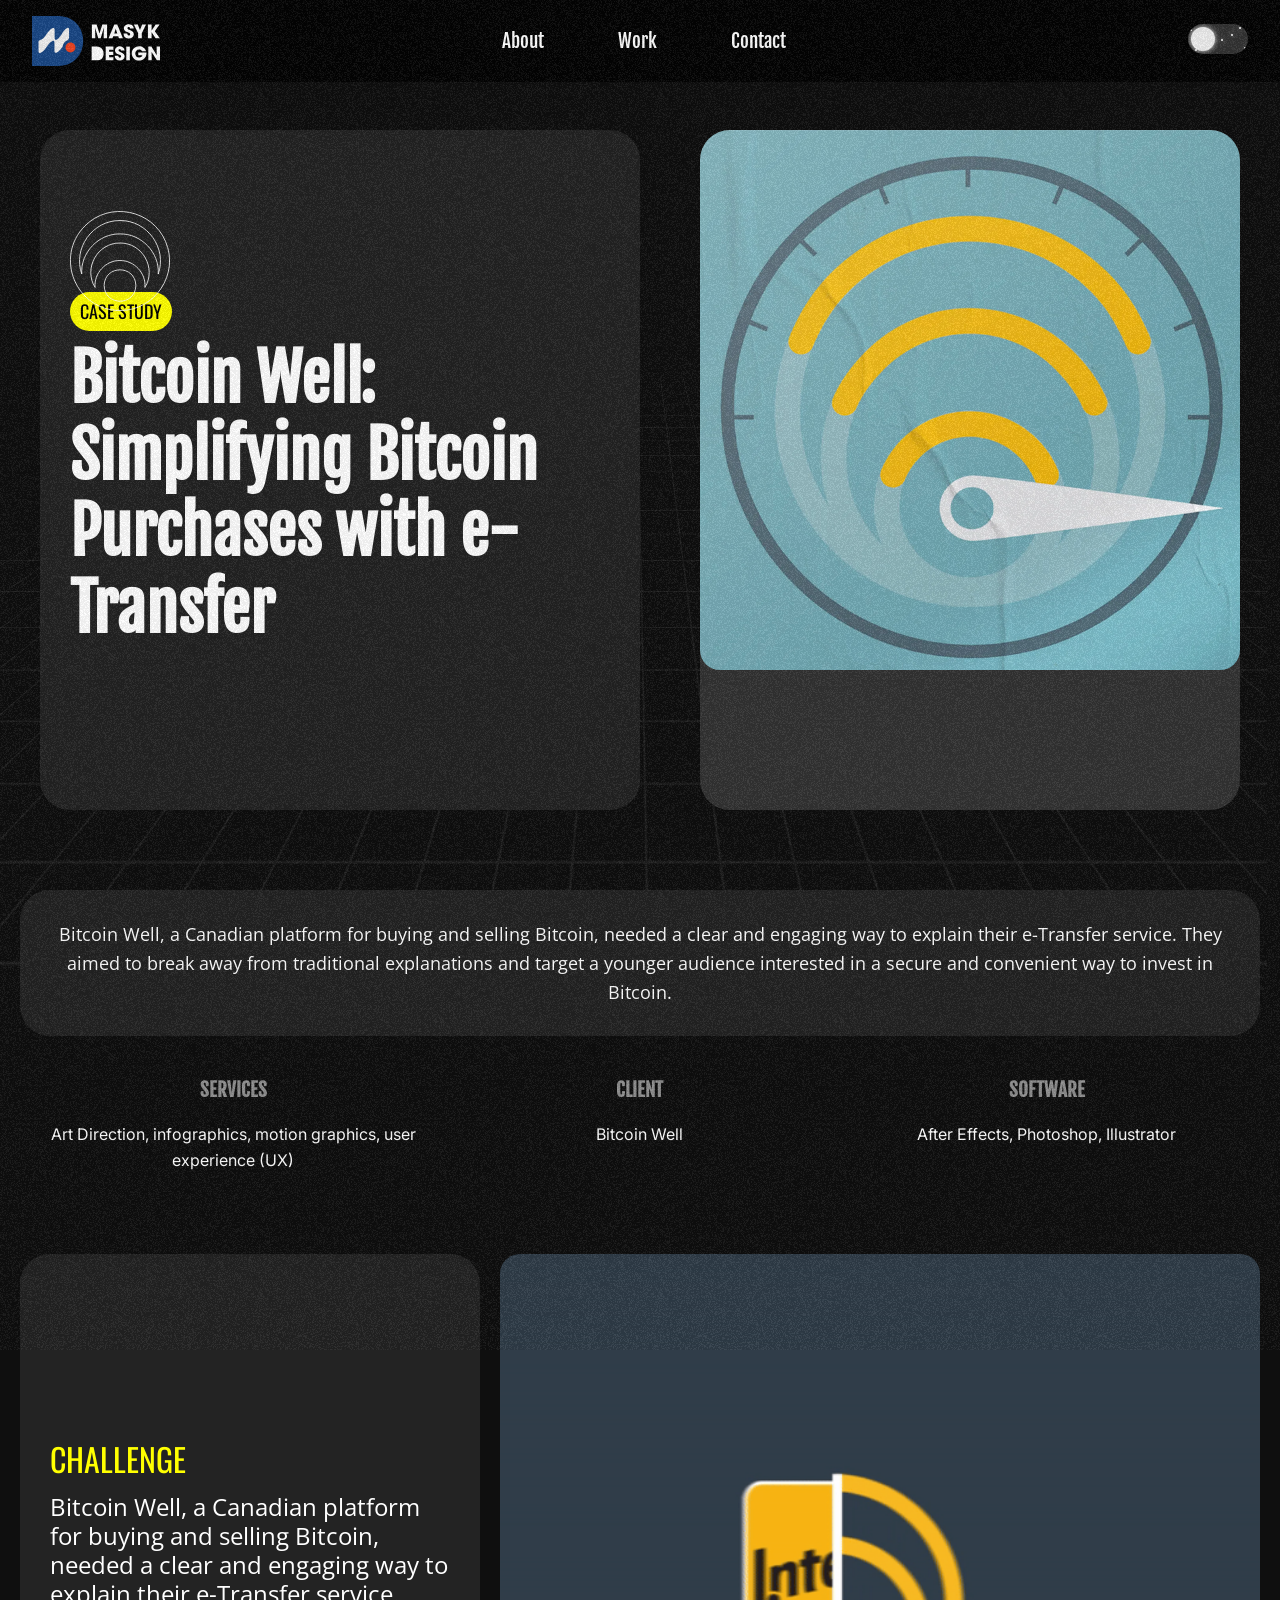
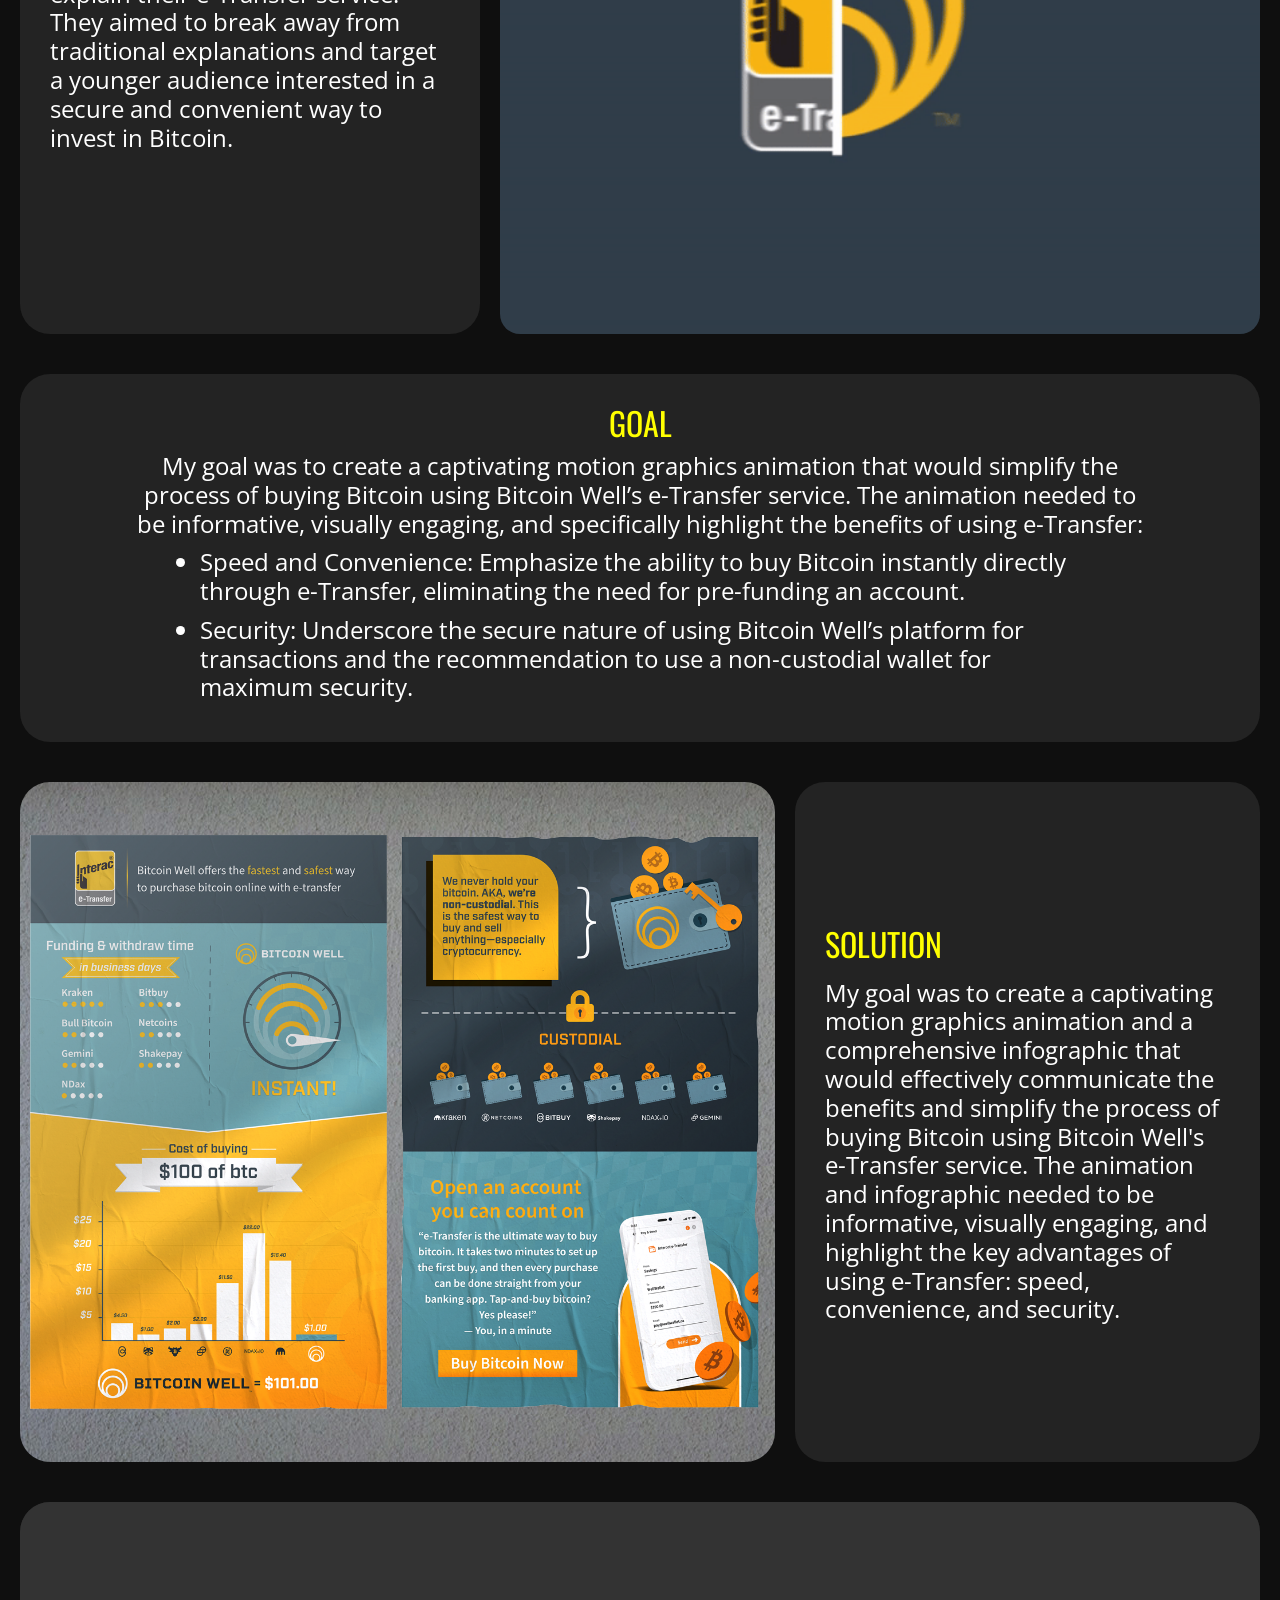
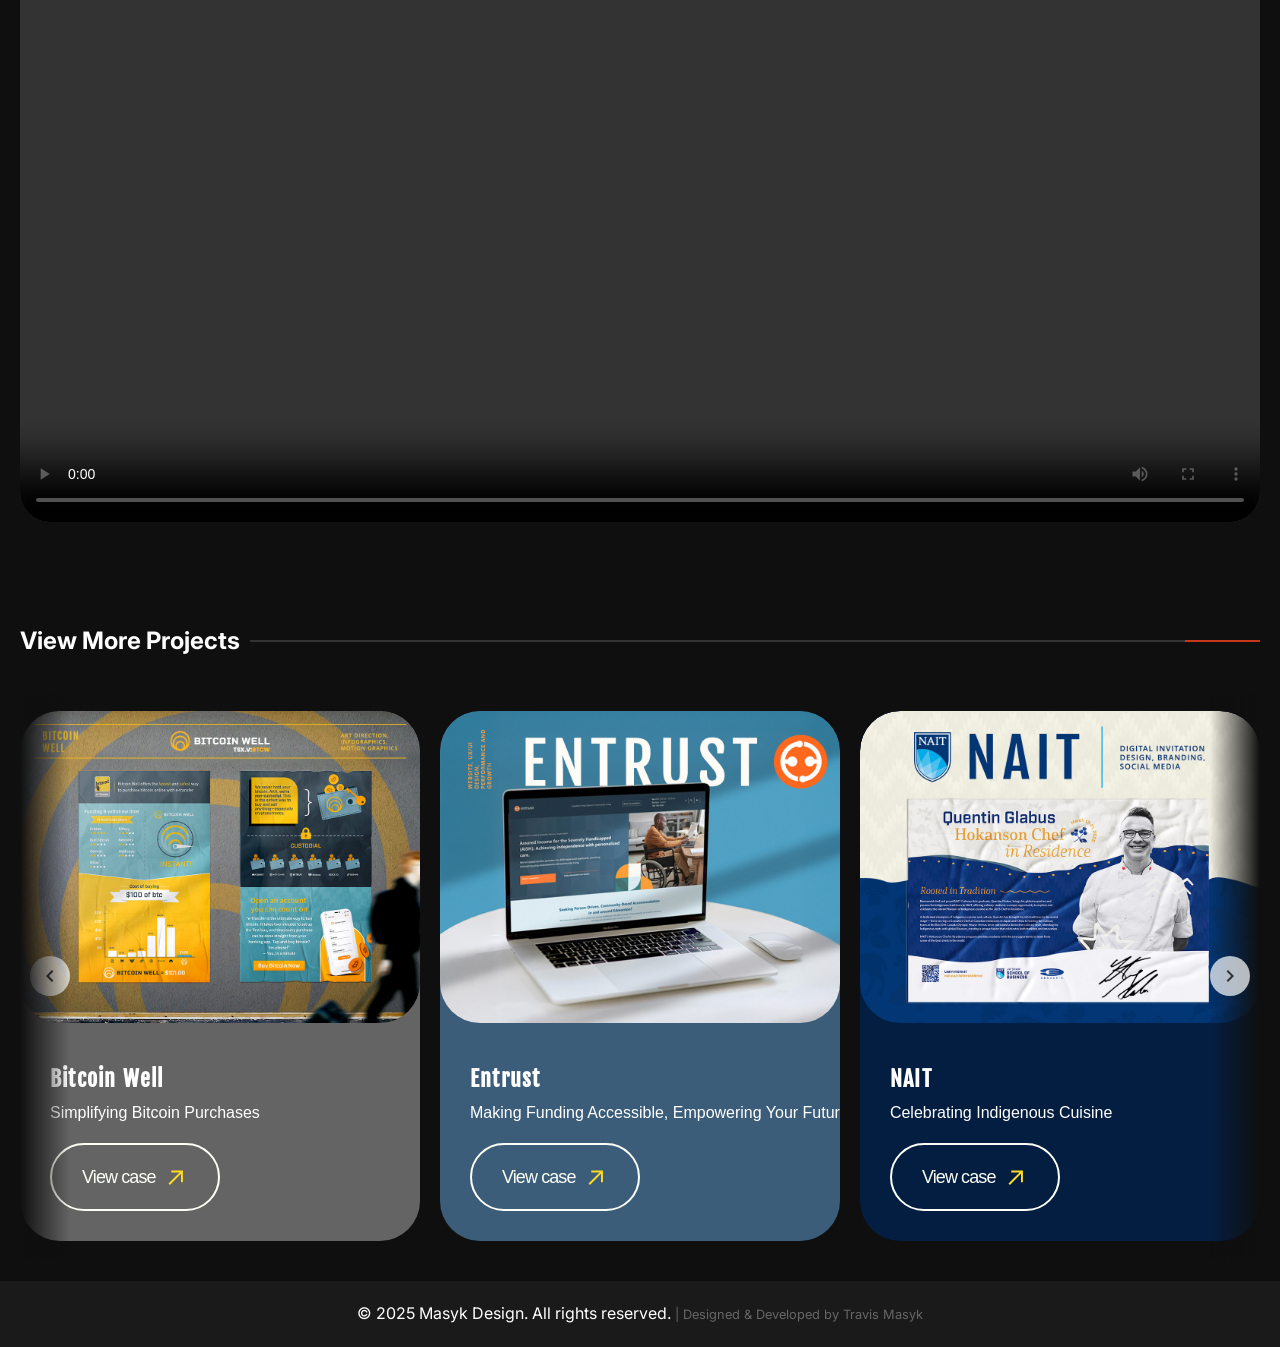
==== commit 1e35608d: "Updated BTCW.html content and refreshed BitcoinWell image." ====
--- a/BTCW.html
+++ b/BTCW.html
@@ -112,7 +112,7 @@
                     <p>Bitcoin Well, a Canadian platform for buying and selling Bitcoin, needed a clear and engaging way to explain their e-Transfer service. They aimed to break away from traditional explanations and target a younger audience interested in a secure and convenient way to invest in Bitcoin.</p>
                 </div>
                 <div class="challenge-project-right">
-                    <img src="https://i0.wp.com/www.masykdesign.com/wp-content/uploads/2023/10/btcwlandscape.gif?fit=600%2C1067&ssl=1" alt="Bitcoin Well e-Transfer interface showing a Bitcoin purchase" loading="lazy">
+                    <img src="Images/BitcoinWell/btcwlandscape.gif?fit=600%2C1067&ssl=1" alt="Bitcoin Well e-Transfer interface showing a Bitcoin purchase" loading="lazy">
                 </div>
             </section>
 
--- a/style.css
+++ b/style.css
@@ -43,6 +43,15 @@
 
 
 
+/* --- Disable Custom Cursor on Mobile --- */
+@media (max-width: 768px) { /* Adjust the breakpoint as needed */
+    #custom-cursor {
+        display: none; /* Hide the cursor on mobile */
+    }
+}
+
+
+
 
 /*  Apply to common clickable elements */
 a, button, input[type="submit"], input[type="button"], input[type="radio"], input[type="checkbox"], label, select, summary, [role="button"], [tabindex] {
@@ -310,7 +319,20 @@
     nav a::before {
         display: none;
     }
-}
+
+	
+nav ul {
+  list-style: none;
+  padding: 0;
+  margin: 0;
+  display: flex;
+  justify-content: center;
+  align-items: center;
+width: 100%;
+  margin-left: 0px;
+}
+}
+
 
 
 
@@ -455,11 +477,43 @@
 
 }
 @media (max-width: 768px) { /*  Example breakpoint */
+    
     .hero-text h1 {
-        font-size: 16vw; /*  Increase scaling for smaller screens */
-    }
-}
-
+        font-size: 22vw; /*  Increase scaling for smaller screens */
+    }
+
+    .hero-image {
+       
+        max-width: 300px; /* Limit maximum size */
+        border-radius: %;
+        object-fit: fit;
+        position: absolute;
+        top: 44%;
+        left: 50%;
+        transform: translate(-50%, -50%);
+        color: #a9a9a9;
+        overflow: hidden;
+    }
+    nav ul {
+        list-style: none;
+        padding: 0;
+        margin: 0;
+        display: flex;
+        justify-content: center;
+        align-items: center;
+      width: 100%;
+        margin-left: 0px;
+      }
+
+      .hero-image-container {
+        position: absolute;
+        top: 0;
+        left: 0;
+        width: 83%;
+        height: 100%;
+        z-index: 1;
+}
+}
 
 
 
@@ -559,6 +613,7 @@
     position: relative;
     padding-left: 1rem; /* Adjust as needed */
     padding-right: 1rem; /* Adjust as needed */
+    width: 102% ;
 }
 
 .marquee {
@@ -612,13 +667,15 @@
 }
 
 #portfolio {
-    padding: 80px 20px; /* Increased padding for better visual spacing */
+    padding-top: 80px ; /* Increased padding for better visual spacing */
     box-sizing: border-box;
     width: 100%;
     position: relative; /* To position the grid */
     scroll-margin-top: 70px; /* Height of your fixed header, adjust as needed */
     justify-content: center;
     display: flex;
+    padding-left: 20px;
+    padding-right: 20px;
 }
     
  /* style.css */
@@ -1686,7 +1743,7 @@
   .project-hero-left {
     width: 100%;        /* Set fixed width */
     height: 402px;       /* Set fixed height */
-     background-color: rgb(35, 35, 35); /* Dark gray background */
+     background-color:var(--project-hero-bg-color);
      padding: 30px;
      padding-top: 188.5px;
      border-radius: 30px;  /* Rounded corners */
@@ -2190,7 +2247,7 @@
   @media screen and (max-width: 768px) {
 
     .project-goal{
-        background-color:  #232323; /* Changed intro background color */
+        background-color:  var(--project-hero-bg-color);
         color: #ccc;
        width: 100%;
        padding: 30px;
@@ -2368,7 +2425,7 @@
         margin-left: 0px;
         width: 100%;
         height: 680px;
-        background-color: rgb(35, 35, 35);
+        background-color: var(--project-hero-bg-color);
         padding: 30px;
         border-radius: 30px;
         display: flex;
@@ -2395,6 +2452,7 @@
         height: auto;
         margin-right: 0;
         margin-bottom: 20px;
+        background-color: var(--project-hero-bg-color);
     }
 
       
@@ -2668,7 +2726,7 @@
         margin-left: 0px;
         width: 100%;
         height: auto;
-        background-color: rgb(35, 35, 35);
+        background-color: var(--project-hero-bg-color);
         padding: 30px;
         border-radius: 30px;
         display: flex;
@@ -2676,10 +2734,9 @@
         justify-content: center;
         align-items: flex-start;
         text-align: left;
-        color: white;
+        color: var(--project-para-color);
         font-family: 'Open Sans', sans-serif; 
         font-size: large;
-        color: #ccc;
         line-height: 1.2;
         margin-top:20px;
     }
@@ -2862,7 +2919,7 @@
         margin-left: 0px;
         width: 100%;
         height: 680px;
-        background-color: rgb(35, 35, 35);
+        background-color: var(--project-hero-bg-color);
         padding: 30px;
         border-radius: 30px;
         display: flex;
@@ -3690,4 +3747,4 @@
     }
 }
 
-/* ... rest of your CSS ... */+/* ... rest of your CSS ... */
